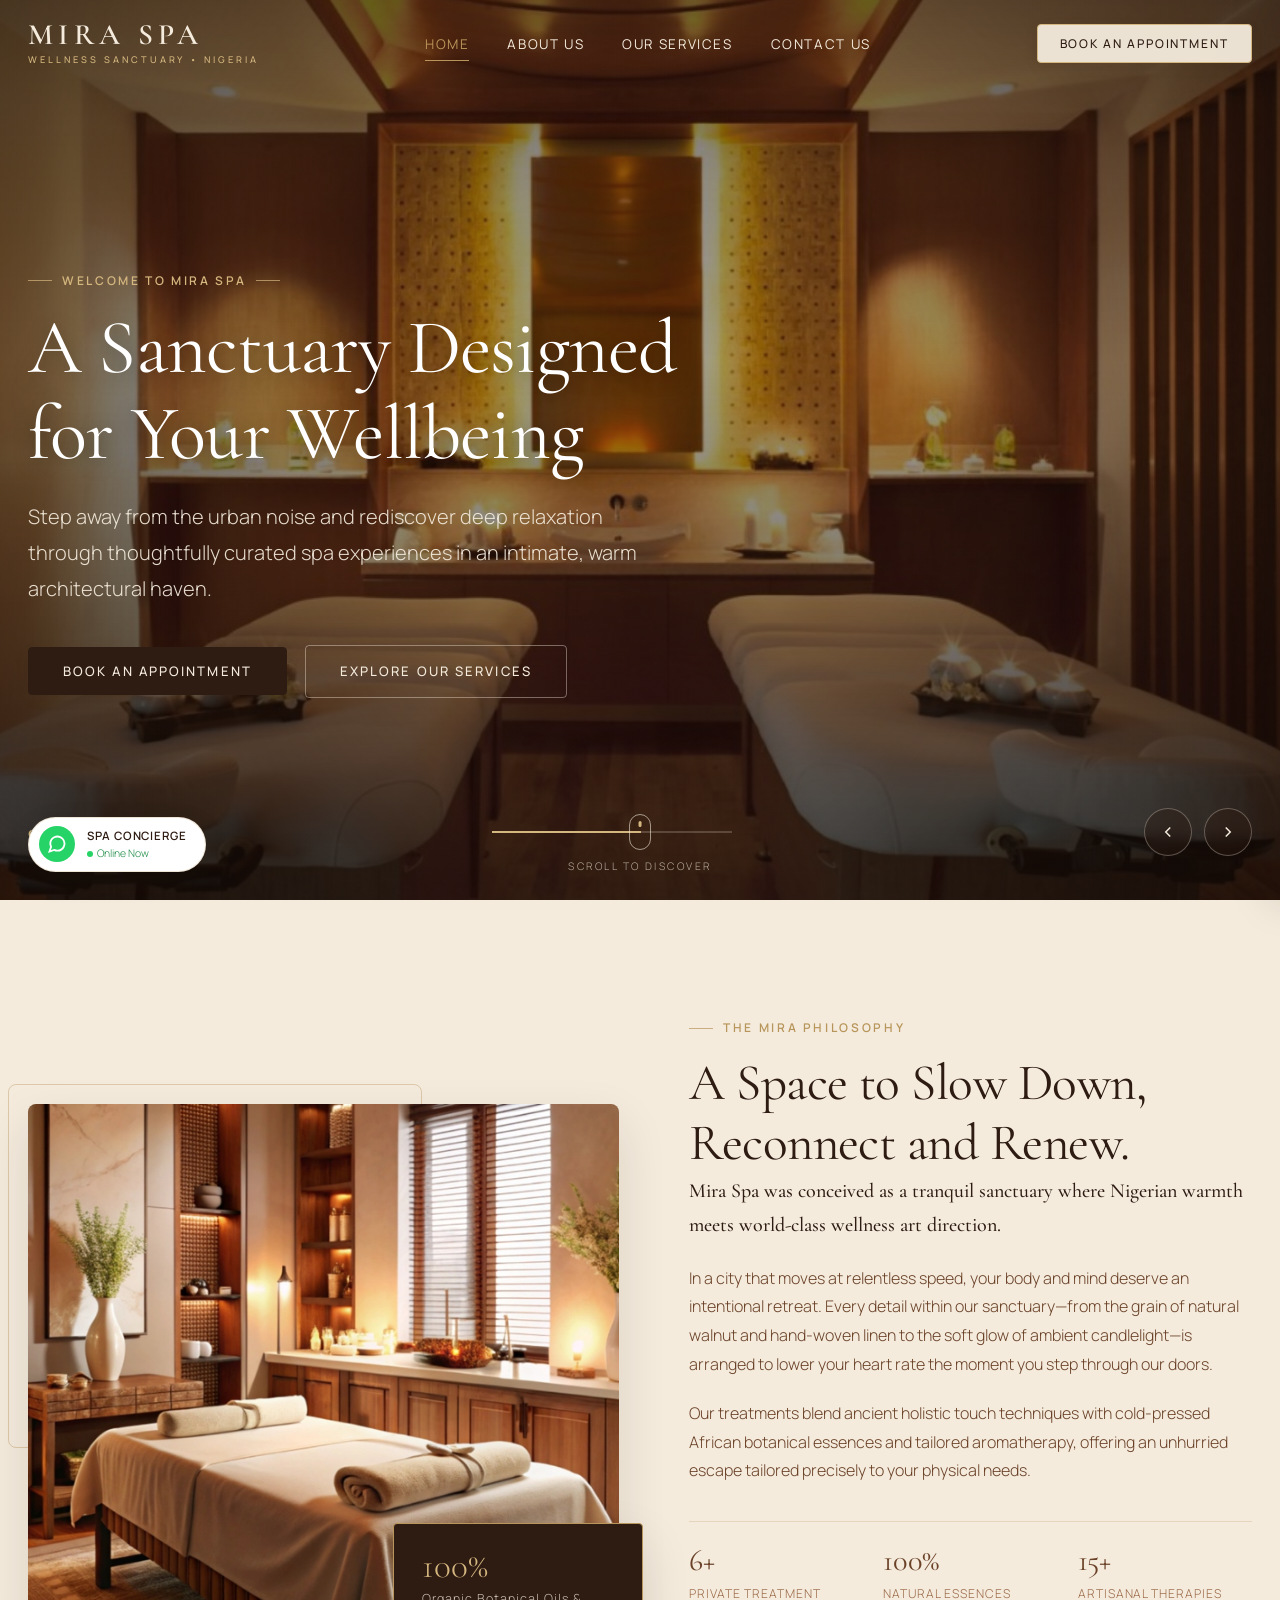
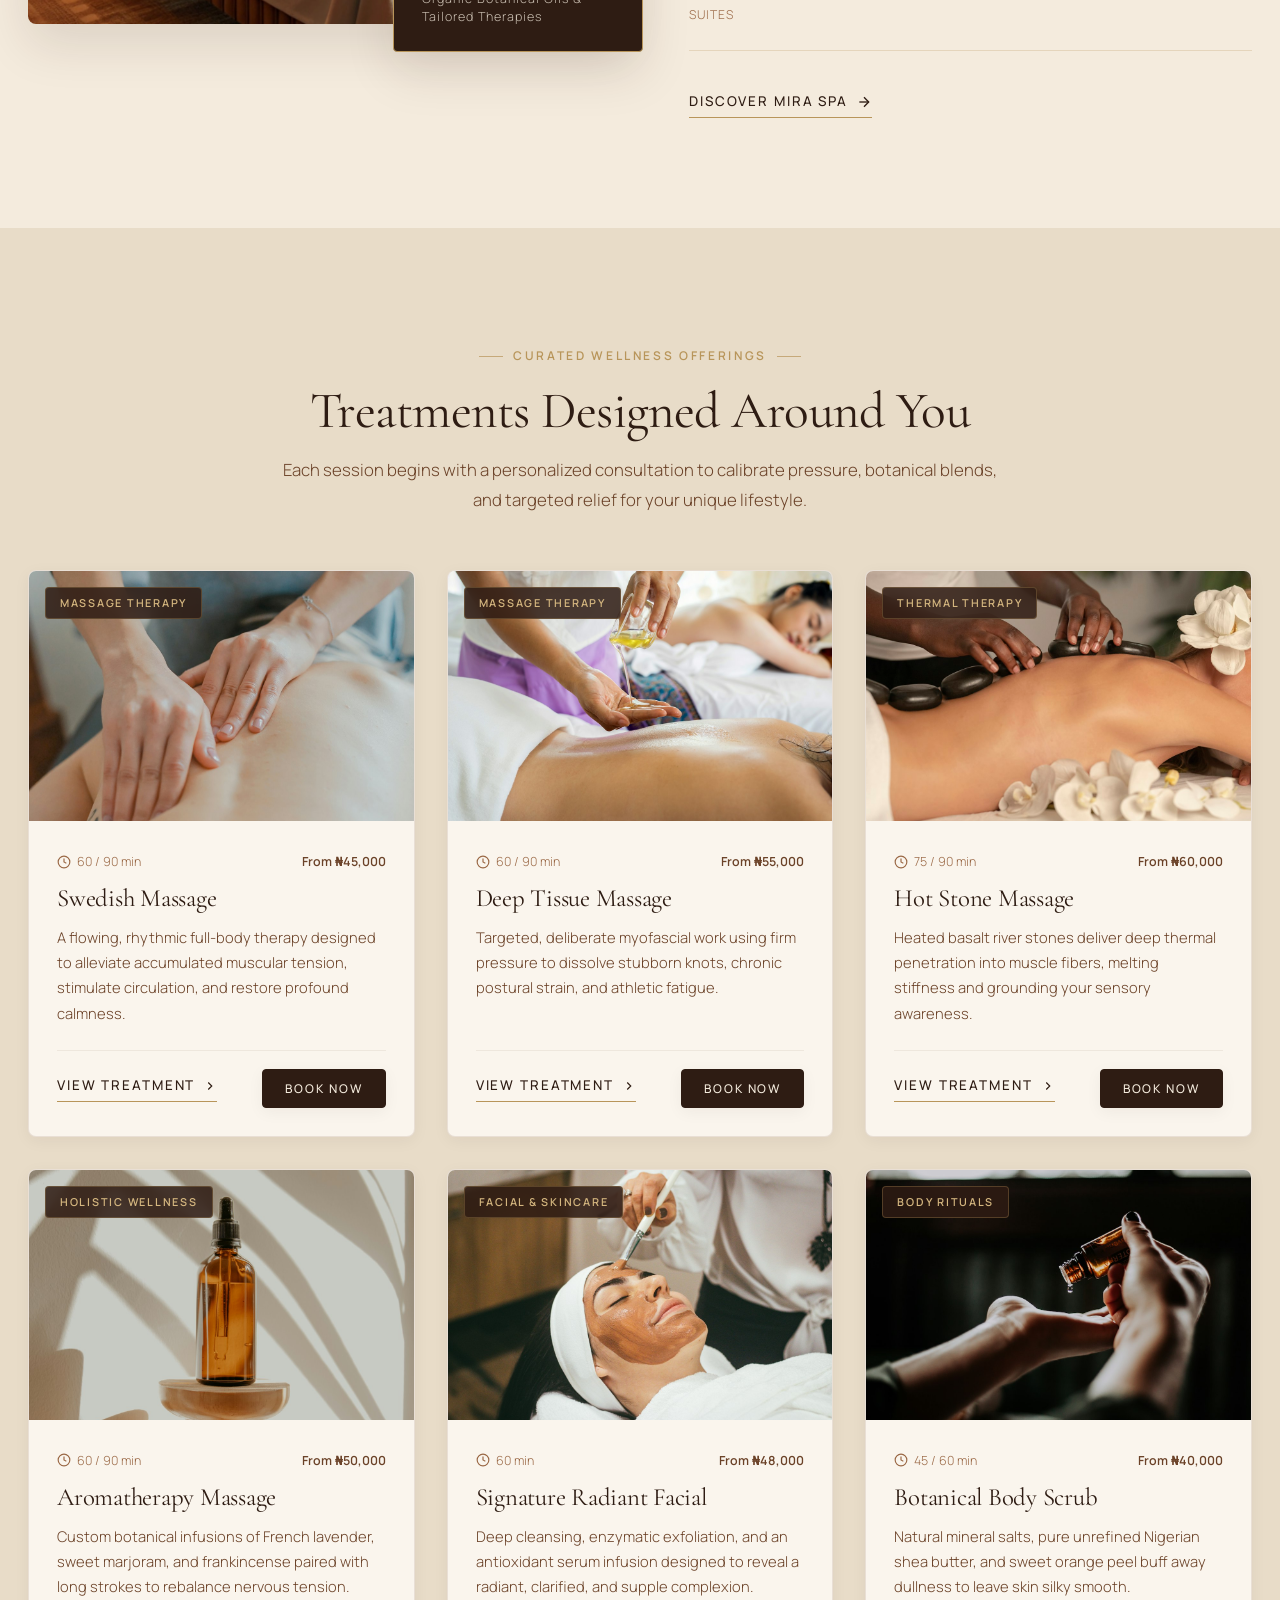
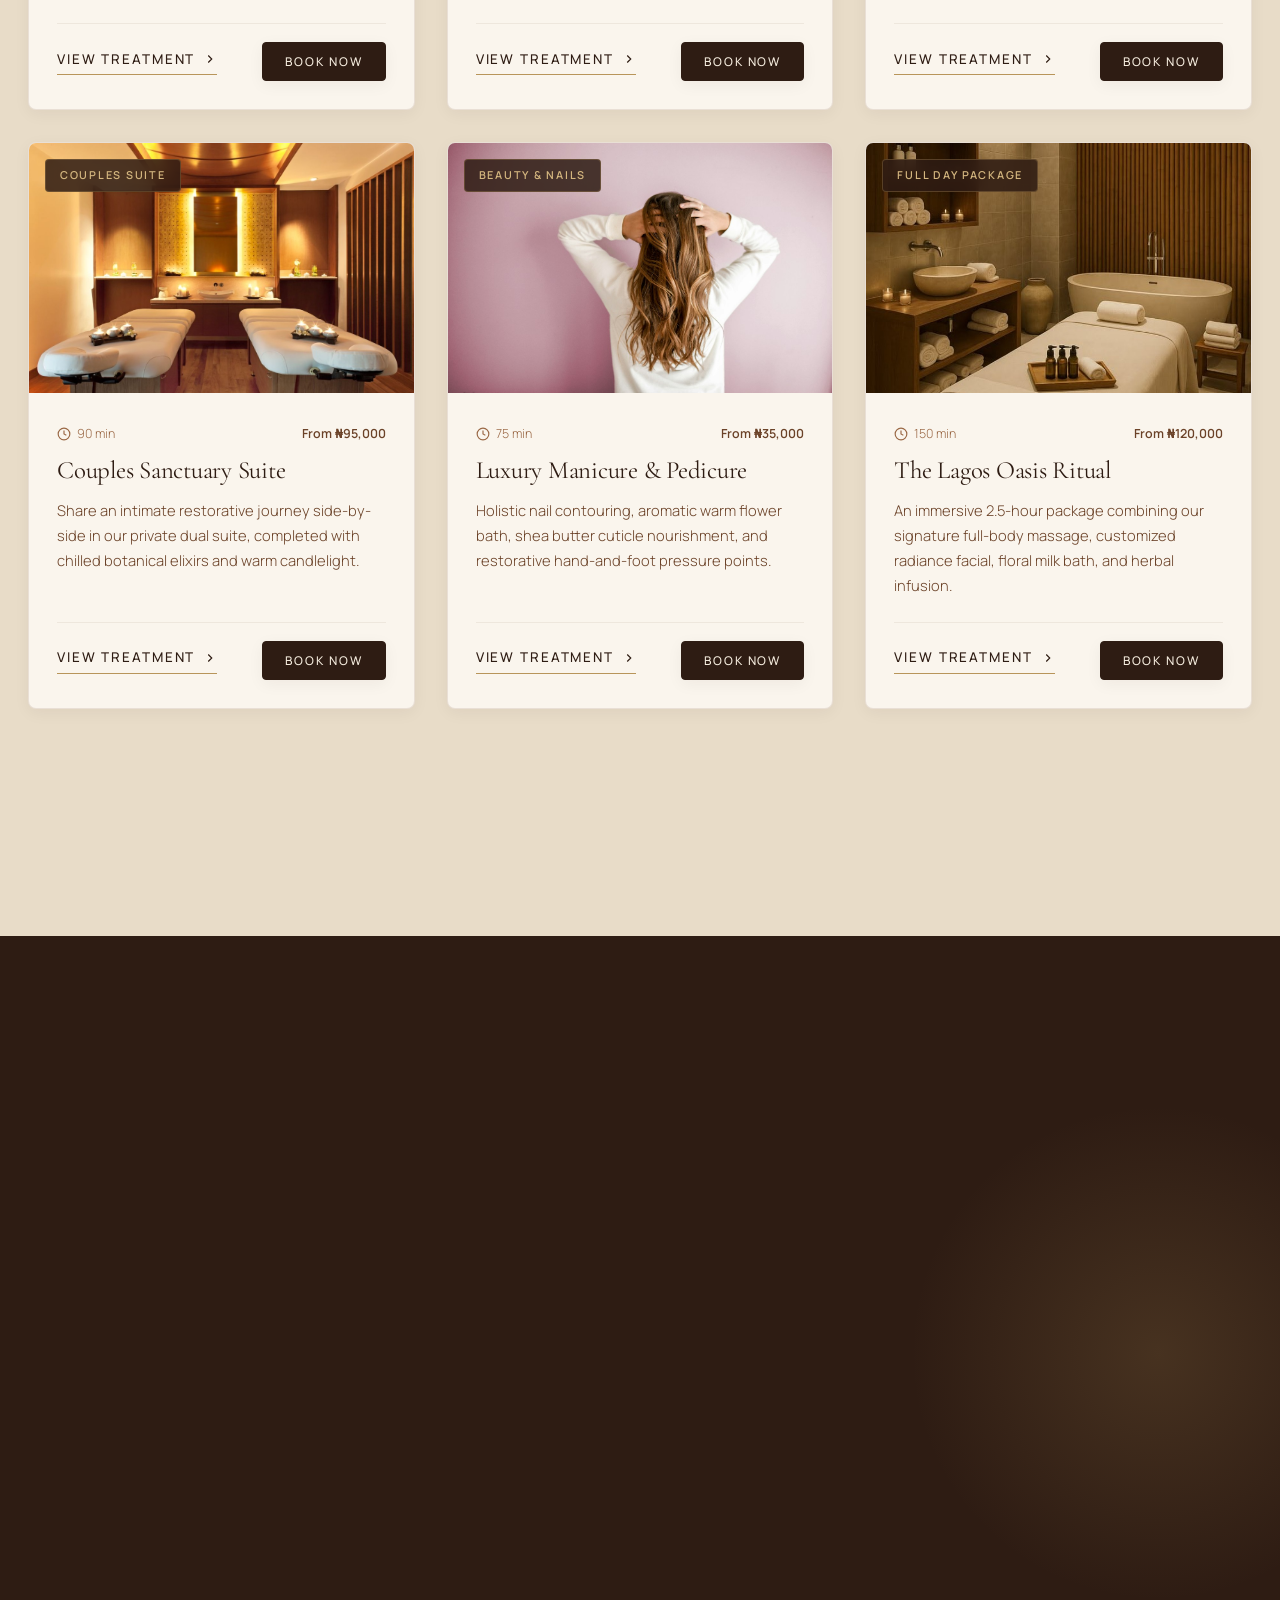
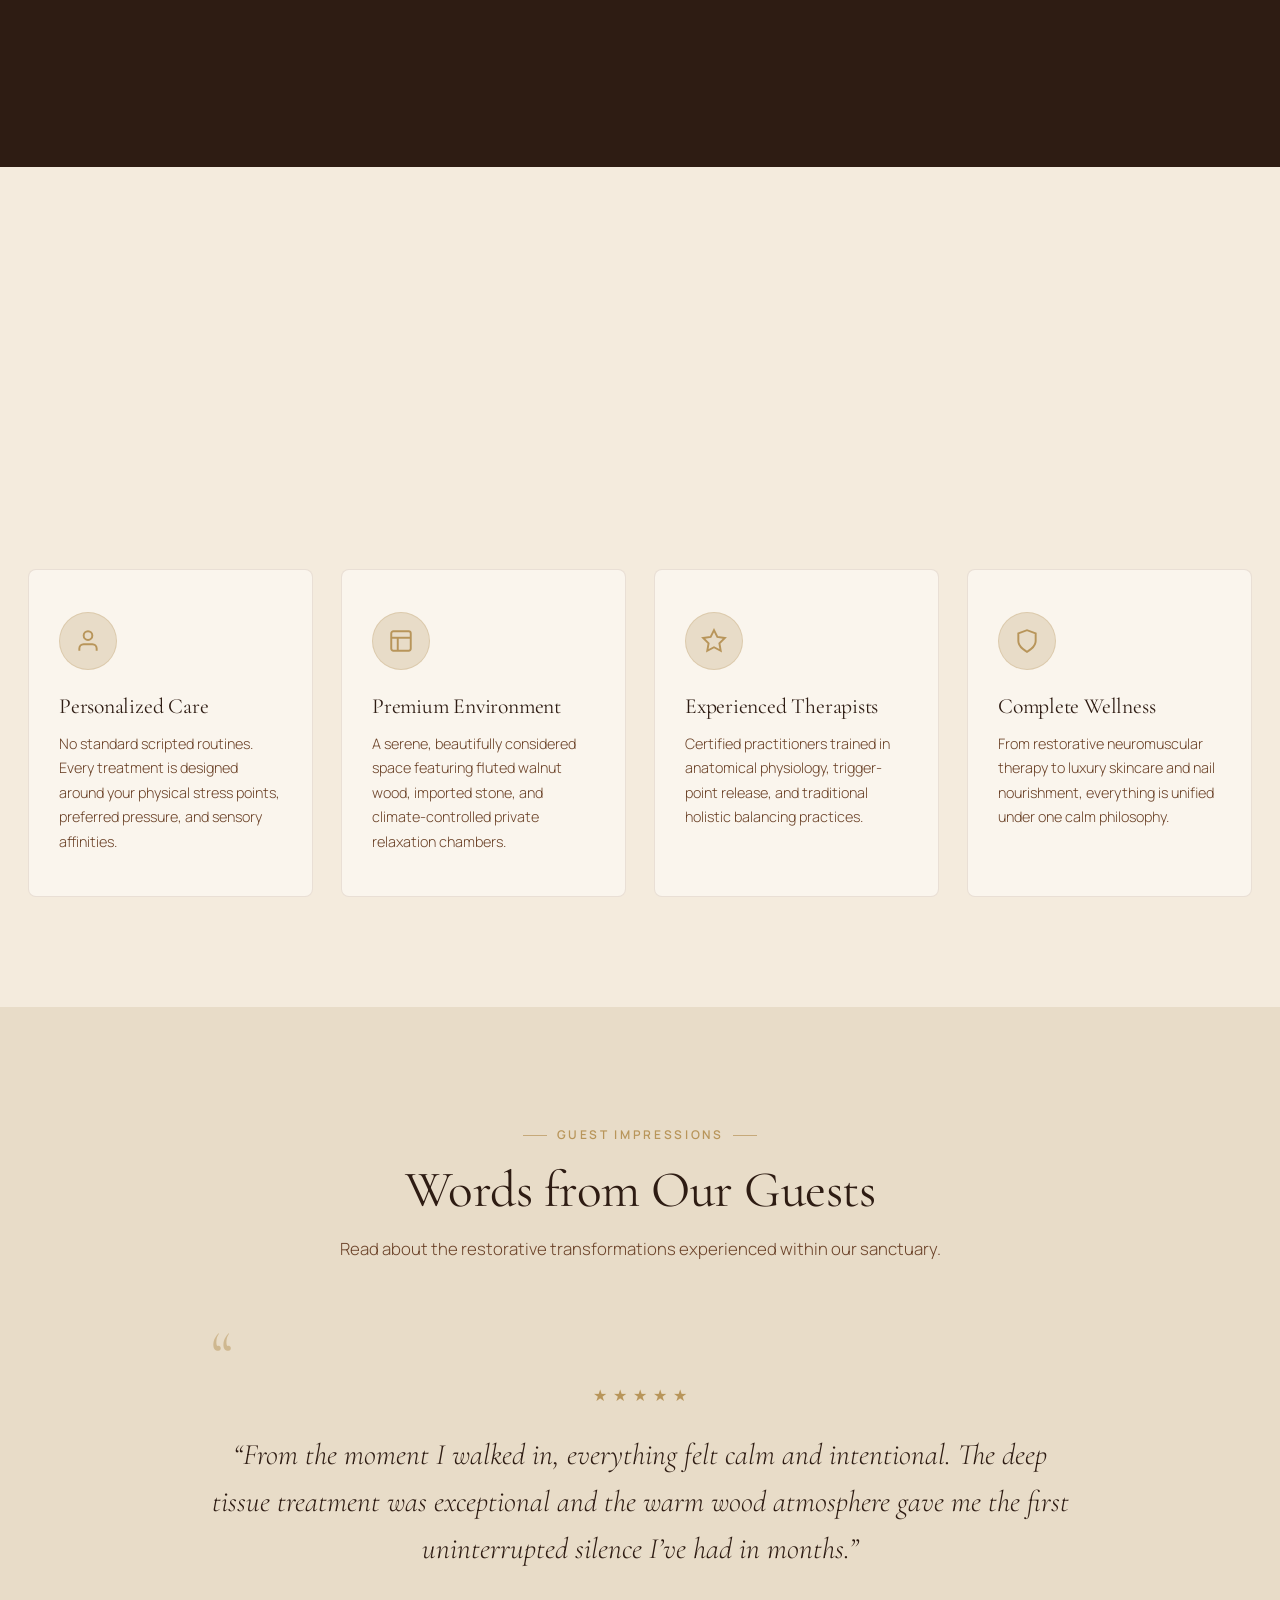
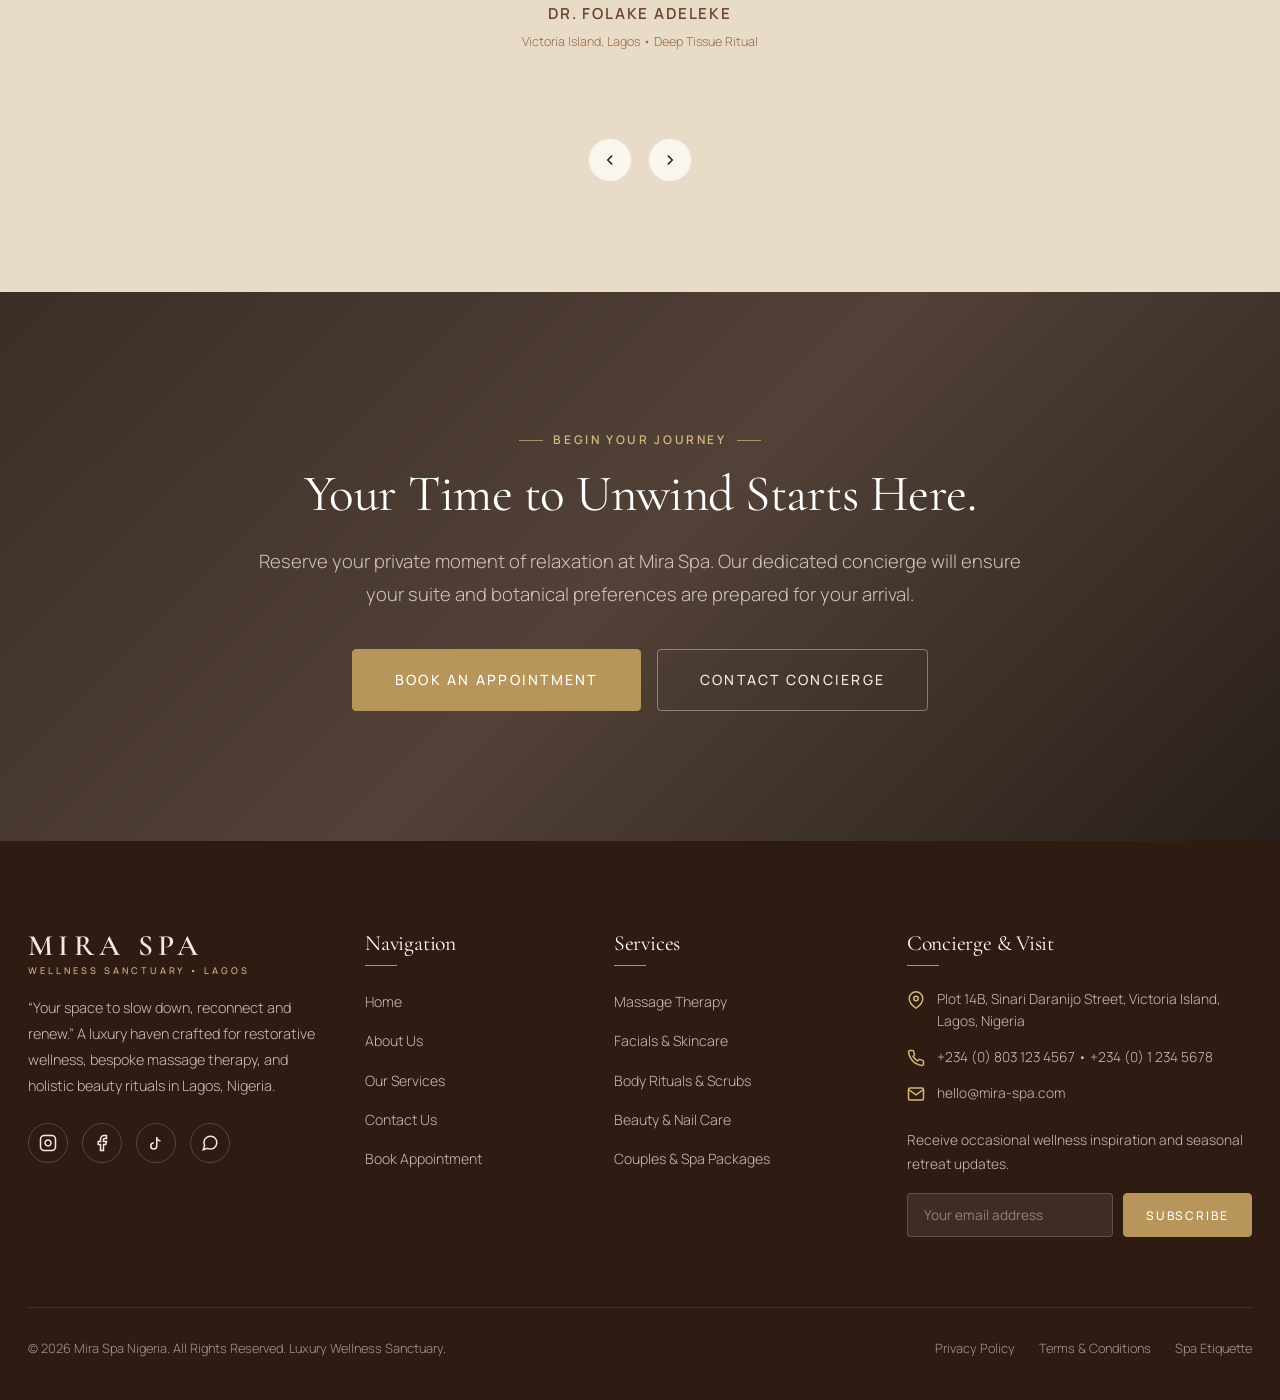
==== index.html @ 56665f9d "Initial commit: Complete luxury 4-page Mira Spa website" ====
<!DOCTYPE html>
<html lang="en">
<head>
  <meta charset="UTF-8">
  <meta name="viewport" content="width=device-width, initial-scale=1.0">
  <title>Mira Spa | Luxury Spa &amp; Wellness in Nigeria</title>
  <meta name="description" content="Discover Mira Spa, a premier wellness sanctuary in Lagos, Nigeria offering restorative massages, organic facials, sensory body treatments, and private luxury spa suites.">
  <meta name="keywords" content="Mira Spa, luxury spa Nigeria, massage Lagos, wellness center Lagos, hot stone massage, facials Victoria Island, Nigerian luxury spa">
  
  <!-- Open Graph / Social Meta -->
  <meta property="og:type" content="website">
  <meta property="og:title" content="Mira Spa | Luxury Spa &amp; Wellness Sanctuary in Nigeria">
  <meta property="og:description" content="Step away from the urban noise and rediscover restorative wellness through tailored massage therapies, botanical facial treatments, and private suites.">
  <meta property="og:image" content="assets/images/hero-couples-suite.jpg">
  
  <!-- Favicon placeholder icon -->
  <link rel="icon" href="data:image/svg+xml,<svg xmlns='http://www.w3.org/2000/svg' viewBox='0 0 100 100'><text y='.9em' font-size='90' fill='%23B8955A'>✦</text></svg>">
  
  <!-- Core Design System CSS -->
  <link rel="stylesheet" href="assets/css/style.css">

  <!-- Schema.org JSON-LD Structured Data for Luxury Day Spa in Nigeria -->
  <script type="application/ld+json">
  {
    "@context": "https://schema.org",
    "@type": "DaySpa",
    "name": "Mira Spa",
    "description": "Premium luxury spa and wellness sanctuary offering bespoke massages, skincare rituals, and body renewal in Lagos, Nigeria.",
    "telephone": "+2348031234567",
    "email": "hello@mira-spa.com",
    "address": {
      "@type": "PostalAddress",
      "streetAddress": "Plot 14B, Sinari Daranijo Street",
      "addressLocality": "Victoria Island",
      "addressRegion": "Lagos",
      "addressCountry": "NG"
    },
    "openingHoursSpecification": [
      {
        "@type": "OpeningHoursSpecification",
        "dayOfWeek": ["Monday", "Tuesday", "Wednesday", "Thursday", "Friday", "Saturday"],
        "opens": "09:00",
        "closes": "20:00"
      },
      {
        "@type": "OpeningHoursSpecification",
        "dayOfWeek": ["Sunday"],
        "opens": "10:00",
        "closes": "18:00"
      }
    ],
    "priceRange": "₦₦₦"
  }
  </script>
</head>
<body>

  <!-- GLOBAL SITE HEADER -->
  <header class="site-header header-dark-hero" id="main-header">
    <div class="container container-wide">
      <div class="nav-container">
        <!-- Brand Wordmark -->
        <a href="index.html" class="brand-logo" aria-label="Mira Spa Home">
          <span class="brand-name">MIRA SPA</span>
          <span class="brand-tagline">WELLNESS SANCTUARY • NIGERIA</span>
        </a>

        <!-- Desktop Navigation Links -->
        <nav class="desktop-nav" aria-label="Main Navigation">
          <a href="index.html" class="nav-link active">Home</a>
          <a href="about.html" class="nav-link">About Us</a>
          <a href="services.html" class="nav-link">Our Services</a>
          <a href="contact.html" class="nav-link">Contact Us</a>
        </nav>

        <!-- Header Actions -->
        <div class="header-actions">
          <button type="button" class="btn btn-primary btn-sm btn-header-cta btn-book-trigger" data-service="General Experience">
            Book an Appointment
          </button>
          
          <!-- Mobile Hamburger Toggle -->
          <button type="button" class="mobile-toggle" aria-label="Toggle navigation menu" aria-expanded="false">
            <span class="hamburger-box">
              <span class="hamburger-inner"></span>
            </span>
          </button>
        </div>
      </div>
    </div>
  </header>

  <!-- MOBILE NAVIGATION DRAWER -->
  <div class="mobile-drawer" id="mobile-menu" aria-hidden="true">
    <div class="mobile-drawer-nav">
      <span class="eyebrow eyebrow-start">Sanctuary Menu</span>
      <a href="index.html" class="mobile-nav-link active">Home</a>
      <a href="about.html" class="mobile-nav-link">About Us</a>
      <a href="services.html" class="mobile-nav-link">Our Services</a>
      <a href="contact.html" class="mobile-nav-link">Contact Us</a>
    </div>

    <div class="mobile-drawer-footer">
      <div class="mobile-drawer-contact">
        <p><strong>Mira Spa Victoria Island</strong></p>
        <p>Plot 14B, Sinari Daranijo Street, VI, Lagos</p>
        <p>+234 (0) 803 123 4567 • Mon–Sat: 9am–8pm</p>
      </div>
      <button type="button" class="btn btn-primary btn-book-trigger" style="width: 100%;">
        Book an Appointment
      </button>
    </div>
  </div>

  <!-- MAIN CONTENT AREA -->
  <main id="main-content">

    <!-- ==========================================================================
         CINEMATIC REVOLUTION SLIDER-STYLE HERO
         ========================================================================== -->
    <section class="hero-slider-section" aria-label="Featured Experiences Slider">
      <div class="hero-slider-container">

        <!-- SLIDE 1 -->
        <div class="hero-slide active" role="group" aria-label="Slide 1 of 4">
          <div class="hero-slide-bg" style="background-image: url('assets/images/hero-couples-suite.jpg');"></div>
          <div class="hero-slide-overlay"></div>
          <div class="container container-wide hero-slide-content">
            <div class="hero-content-wrap">
              <span class="eyebrow eyebrow-light hero-eyebrow">Welcome to Mira Spa</span>
              <h1 class="hero-title">A Sanctuary Designed<br>for Your Wellbeing</h1>
              <p class="hero-desc">
                Step away from the urban noise and rediscover deep relaxation through thoughtfully curated spa experiences in an intimate, warm architectural haven.
              </p>
              <div class="hero-actions">
                <button type="button" class="btn btn-primary btn-book-trigger" data-service="Signature Sanctuary Ritual">
                  Book an Appointment
                </button>
                <a href="services.html" class="btn btn-ghost-light">
                  Explore Our Services
                </a>
              </div>
            </div>
          </div>
        </div>

        <!-- SLIDE 2 -->
        <div class="hero-slide" role="group" aria-label="Slide 2 of 4">
          <div class="hero-slide-bg" style="background-image: url('assets/images/hero-organic-sanctuary.jpg');"></div>
          <div class="hero-slide-overlay"></div>
          <div class="container container-wide hero-slide-content">
            <div class="hero-content-wrap">
              <span class="eyebrow eyebrow-light hero-eyebrow">Restore • Renew • Reconnect</span>
              <h2 class="hero-title">Where Relaxation<br>Becomes a Ritual</h2>
              <p class="hero-desc">
                Indulge in restorative treatments created to calm the body, refresh the mind and elevate your everyday wellbeing with organic botanicals.
              </p>
              <div class="hero-actions">
                <a href="services.html#massage-therapy" class="btn btn-primary">
                  Discover Our Treatments
                </a>
                <button type="button" class="btn btn-ghost-light btn-book-trigger" data-service="Ritual Therapy">
                  Reserve Your Suite
                </button>
              </div>
            </div>
          </div>
        </div>

        <!-- SLIDE 3 -->
        <div class="hero-slide" role="group" aria-label="Slide 3 of 4">
          <div class="hero-slide-bg" style="background-image: url('assets/images/hero-soaking-bath-suite.jpg');"></div>
          <div class="hero-slide-overlay"></div>
          <div class="container container-wide hero-slide-content">
            <div class="hero-content-wrap">
              <span class="eyebrow eyebrow-light hero-eyebrow">The Mira Experience</span>
              <h2 class="hero-title">Luxury, Serenity<br>&amp; Unhurried Moments</h2>
              <p class="hero-desc">
                Experience a warm, intimate environment where natural walnut finishes, candlelit baths, and dedicated therapists revolve entirely around your comfort.
              </p>
              <div class="hero-actions">
                <a href="about.html" class="btn btn-primary">
                  Visit Mira Spa
                </a>
                <button type="button" class="btn btn-ghost-light btn-book-trigger" data-service="Private Bath & Massage">
                  Book Bath &amp; Massage
                </button>
              </div>
            </div>
          </div>
        </div>

        <!-- SLIDE 4 -->
        <div class="hero-slide" role="group" aria-label="Slide 4 of 4">
          <div class="hero-slide-bg" style="background-image: url('assets/images/hero-aromatherapy-ritual.jpg');"></div>
          <div class="hero-slide-overlay"></div>
          <div class="container container-wide hero-slide-content">
            <div class="hero-content-wrap">
              <span class="eyebrow eyebrow-light hero-eyebrow">Your Time to Unwind</span>
              <h2 class="hero-title">Give Yourself<br>Permission to Pause</h2>
              <p class="hero-desc">
                From therapeutic deep tissue massages to rejuvenating botanical facial rituals, your tailored wellness journey begins here.
              </p>
              <div class="hero-actions">
                <button type="button" class="btn btn-primary btn-book-trigger" data-service="Botanical Facial & Massage">
                  Book Your Experience
                </button>
                <a href="services.html" class="btn btn-ghost-light">
                  View Full Menu
                </a>
              </div>
            </div>
          </div>
        </div>

      </div>

      <!-- Slider Bottom Controls -->
      <div class="hero-controls">
        <div class="container container-wide hero-controls-inner">
          <div class="hero-counter">
            <span class="hero-counter-current">01</span>
            <span class="hero-counter-total">04</span>
          </div>

          <div class="hero-progress-bar-wrap" aria-hidden="true">
            <div class="hero-progress-bar"></div>
          </div>

          <div class="hero-nav-arrows">
            <button type="button" class="hero-arrow hero-arrow-prev" aria-label="Previous Slide">
              <svg width="18" height="18" viewBox="0 0 24 24" fill="none" stroke="currentColor" stroke-width="2">
                <polyline points="15 18 9 12 15 6"></polyline>
              </svg>
            </button>
            <button type="button" class="hero-arrow hero-arrow-next" aria-label="Next Slide">
              <svg width="18" height="18" viewBox="0 0 24 24" fill="none" stroke="currentColor" stroke-width="2">
                <polyline points="9 18 15 12 9 6"></polyline>
              </svg>
            </button>
          </div>
        </div>
      </div>

      <!-- Subtle Mouse Scroll Down Indicator -->
      <a href="#introduction" class="hero-scroll-indicator" aria-label="Scroll down to introduction">
        <div class="scroll-mouse">
          <div class="scroll-wheel"></div>
        </div>
        <span>Scroll to Discover</span>
      </a>
    </section>

    <!-- ==========================================================================
         HOME INTRODUCTION / BRAND STORY
         ========================================================================== -->
    <section class="section-spacing" id="introduction">
      <div class="container">
        <div class="intro-grid">
          
          <!-- Image Composition with Badge -->
          <div class="intro-image-composition reveal-fade">
            <div class="intro-accent-frame"></div>
            <div class="intro-main-image">
              <img src="assets/images/hero-private-suite.jpg" alt="Mira Spa serene massage treatment room with warm cabinetry and soft lighting" loading="lazy">
            </div>
            <div class="intro-badge-card">
              <div class="badge-number">100%</div>
              <div class="badge-text">Organic Botanical Oils &amp; Tailored Therapies</div>
            </div>
          </div>

          <!-- Editorial Text Content -->
          <div class="intro-content reveal-fade">
            <span class="eyebrow eyebrow-start">The Mira Philosophy</span>
            <h2>A Space to Slow Down,<br>Reconnect and Renew.</h2>
            <p class="intro-lead">
              Mira Spa was conceived as a tranquil sanctuary where Nigerian warmth meets world-class wellness art direction.
            </p>
            <p>
              In a city that moves at relentless speed, your body and mind deserve an intentional retreat. Every detail within our sanctuary—from the grain of natural walnut and hand-woven linen to the soft glow of ambient candlelight—is arranged to lower your heart rate the moment you step through our doors.
            </p>
            <p>
              Our treatments blend ancient holistic touch techniques with cold-pressed African botanical essences and tailored aromatherapy, offering an unhurried escape tailored precisely to your physical needs.
            </p>

            <div class="intro-stats-row">
              <div class="stat-item">
                <h4>6+</h4>
                <p>Private Treatment Suites</p>
              </div>
              <div class="stat-item">
                <h4>100%</h4>
                <p>Natural Essences</p>
              </div>
              <div class="stat-item">
                <h4>15+</h4>
                <p>Artisanal Therapies</p>
              </div>
            </div>

            <div>
              <a href="about.html" class="btn-link">
                Discover Mira Spa
                <svg width="16" height="16" viewBox="0 0 24 24" fill="none" stroke="currentColor" stroke-width="2">
                  <line x1="5" y1="12" x2="19" y2="12"></line>
                  <polyline points="12 5 19 12 12 19"></polyline>
                </svg>
              </a>
            </div>
          </div>

        </div>
      </div>
    </section>

    <!-- ==========================================================================
         FEATURED SERVICES GRID
         ========================================================================== -->
    <section class="section-spacing services-section" id="featured-services">
      <div class="container">
        
        <div class="section-header reveal-fade">
          <span class="eyebrow">Curated Wellness Offerings</span>
          <h2>Treatments Designed Around You</h2>
          <p>
            Each session begins with a personalized consultation to calibrate pressure, botanical blends, and targeted relief for your unique lifestyle.
          </p>
        </div>

        <div class="services-grid">

          <!-- Card 1: Swedish Massage -->
          <article class="service-card reveal-fade">
            <div class="service-card-image">
              <img src="assets/images/service-swedish-massage.jpg" alt="Therapist providing gentle Swedish massage with botanical oils" loading="lazy">
              <span class="service-category-tag">Massage Therapy</span>
            </div>
            <div class="service-card-content">
              <div class="service-card-meta">
                <span class="service-duration">
                  <svg width="14" height="14" viewBox="0 0 24 24" fill="none" stroke="currentColor" stroke-width="2"><circle cx="12" cy="12" r="10"></circle><polyline points="12 6 12 12 16 14"></polyline></svg>
                  60 / 90 min
                </span>
                <span class="service-price-placeholder">From ₦45,000</span>
              </div>
              <h3 class="service-card-title">Swedish Massage</h3>
              <p class="service-card-desc">
                A flowing, rhythmic full-body therapy designed to alleviate accumulated muscular tension, stimulate circulation, and restore profound calmness.
              </p>
              <div class="service-card-footer">
                <a href="services.html#massage-therapy" class="btn-link">
                  View Treatment
                  <svg width="14" height="14" viewBox="0 0 24 24" fill="none" stroke="currentColor" stroke-width="2"><polyline points="9 18 15 12 9 6"></polyline></svg>
                </a>
                <button type="button" class="btn btn-sm btn-primary btn-book-trigger" data-service="Swedish Massage">
                  Book Now
                </button>
              </div>
            </div>
          </article>

          <!-- Card 2: Deep Tissue Massage -->
          <article class="service-card reveal-fade">
            <div class="service-card-image">
              <img src="assets/images/spa-therapist-touch.jpg" alt="Focused deep tissue therapeutic pressure on back" loading="lazy">
              <span class="service-category-tag">Massage Therapy</span>
            </div>
            <div class="service-card-content">
              <div class="service-card-meta">
                <span class="service-duration">
                  <svg width="14" height="14" viewBox="0 0 24 24" fill="none" stroke="currentColor" stroke-width="2"><circle cx="12" cy="12" r="10"></circle><polyline points="12 6 12 12 16 14"></polyline></svg>
                  60 / 90 min
                </span>
                <span class="service-price-placeholder">From ₦55,000</span>
              </div>
              <h3 class="service-card-title">Deep Tissue Massage</h3>
              <p class="service-card-desc">
                Targeted, deliberate myofascial work using firm pressure to dissolve stubborn knots, chronic postural strain, and athletic fatigue.
              </p>
              <div class="service-card-footer">
                <a href="services.html#massage-therapy" class="btn-link">
                  View Treatment
                  <svg width="14" height="14" viewBox="0 0 24 24" fill="none" stroke="currentColor" stroke-width="2"><polyline points="9 18 15 12 9 6"></polyline></svg>
                </a>
                <button type="button" class="btn btn-sm btn-primary btn-book-trigger" data-service="Deep Tissue Massage">
                  Book Now
                </button>
              </div>
            </div>
          </article>

          <!-- Card 3: Hot Stone Massage -->
          <article class="service-card reveal-fade">
            <div class="service-card-image">
              <img src="assets/images/service-hot-stone.jpg" alt="Smooth heated volcanic basalt stones positioned gently along spine" loading="lazy">
              <span class="service-category-tag">Thermal Therapy</span>
            </div>
            <div class="service-card-content">
              <div class="service-card-meta">
                <span class="service-duration">
                  <svg width="14" height="14" viewBox="0 0 24 24" fill="none" stroke="currentColor" stroke-width="2"><circle cx="12" cy="12" r="10"></circle><polyline points="12 6 12 12 16 14"></polyline></svg>
                  75 / 90 min
                </span>
                <span class="service-price-placeholder">From ₦60,000</span>
              </div>
              <h3 class="service-card-title">Hot Stone Massage</h3>
              <p class="service-card-desc">
                Heated basalt river stones deliver deep thermal penetration into muscle fibers, melting stiffness and grounding your sensory awareness.
              </p>
              <div class="service-card-footer">
                <a href="services.html#massage-therapy" class="btn-link">
                  View Treatment
                  <svg width="14" height="14" viewBox="0 0 24 24" fill="none" stroke="currentColor" stroke-width="2"><polyline points="9 18 15 12 9 6"></polyline></svg>
                </a>
                <button type="button" class="btn btn-sm btn-primary btn-book-trigger" data-service="Hot Stone Massage">
                  Book Now
                </button>
              </div>
            </div>
          </article>

          <!-- Card 4: Aromatherapy Massage -->
          <article class="service-card reveal-fade">
            <div class="service-card-image">
              <img src="assets/images/service-aromatherapy.jpg" alt="Cold pressed essential oils and amber glass droppers for aromatherapy" loading="lazy">
              <span class="service-category-tag">Holistic Wellness</span>
            </div>
            <div class="service-card-content">
              <div class="service-card-meta">
                <span class="service-duration">
                  <svg width="14" height="14" viewBox="0 0 24 24" fill="none" stroke="currentColor" stroke-width="2"><circle cx="12" cy="12" r="10"></circle><polyline points="12 6 12 12 16 14"></polyline></svg>
                  60 / 90 min
                </span>
                <span class="service-price-placeholder">From ₦50,000</span>
              </div>
              <h3 class="service-card-title">Aromatherapy Massage</h3>
              <p class="service-card-desc">
                Custom botanical infusions of French lavender, sweet marjoram, and frankincense paired with long strokes to rebalance nervous tension.
              </p>
              <div class="service-card-footer">
                <a href="services.html#massage-therapy" class="btn-link">
                  View Treatment
                  <svg width="14" height="14" viewBox="0 0 24 24" fill="none" stroke="currentColor" stroke-width="2"><polyline points="9 18 15 12 9 6"></polyline></svg>
                </a>
                <button type="button" class="btn btn-sm btn-primary btn-book-trigger" data-service="Aromatherapy Massage">
                  Book Now
                </button>
              </div>
            </div>
          </article>

          <!-- Card 5: Signature Facial Treatments -->
          <article class="service-card reveal-fade">
            <div class="service-card-image">
              <img src="assets/images/service-facial-care.jpg" alt="Botanical facial treatment with gentle pressure and organic mask" loading="lazy">
              <span class="service-category-tag">Facial &amp; Skincare</span>
            </div>
            <div class="service-card-content">
              <div class="service-card-meta">
                <span class="service-duration">
                  <svg width="14" height="14" viewBox="0 0 24 24" fill="none" stroke="currentColor" stroke-width="2"><circle cx="12" cy="12" r="10"></circle><polyline points="12 6 12 12 16 14"></polyline></svg>
                  60 min
                </span>
                <span class="service-price-placeholder">From ₦48,000</span>
              </div>
              <h3 class="service-card-title">Signature Radiant Facial</h3>
              <p class="service-card-desc">
                Deep cleansing, enzymatic exfoliation, and an antioxidant serum infusion designed to reveal a radiant, clarified, and supple complexion.
              </p>
              <div class="service-card-footer">
                <a href="services.html#facial-skincare" class="btn-link">
                  View Treatment
                  <svg width="14" height="14" viewBox="0 0 24 24" fill="none" stroke="currentColor" stroke-width="2"><polyline points="9 18 15 12 9 6"></polyline></svg>
                </a>
                <button type="button" class="btn btn-sm btn-primary btn-book-trigger" data-service="Signature Radiant Facial">
                  Book Now
                </button>
              </div>
            </div>
          </article>

          <!-- Card 6: Botanical Body Scrubs -->
          <article class="service-card reveal-fade">
            <div class="service-card-image">
              <img src="assets/images/service-body-scrub.jpg" alt="Natural raw cane sugar and shea butter exfoliating scrub" loading="lazy">
              <span class="service-category-tag">Body Rituals</span>
            </div>
            <div class="service-card-content">
              <div class="service-card-meta">
                <span class="service-duration">
                  <svg width="14" height="14" viewBox="0 0 24 24" fill="none" stroke="currentColor" stroke-width="2"><circle cx="12" cy="12" r="10"></circle><polyline points="12 6 12 12 16 14"></polyline></svg>
                  45 / 60 min
                </span>
                <span class="service-price-placeholder">From ₦40,000</span>
              </div>
              <h3 class="service-card-title">Botanical Body Scrub</h3>
              <p class="service-card-desc">
                Natural mineral salts, pure unrefined Nigerian shea butter, and sweet orange peel buff away dullness to leave skin silky smooth.
              </p>
              <div class="service-card-footer">
                <a href="services.html#body-rituals" class="btn-link">
                  View Treatment
                  <svg width="14" height="14" viewBox="0 0 24 24" fill="none" stroke="currentColor" stroke-width="2"><polyline points="9 18 15 12 9 6"></polyline></svg>
                </a>
                <button type="button" class="btn btn-sm btn-primary btn-book-trigger" data-service="Botanical Body Scrub">
                  Book Now
                </button>
              </div>
            </div>
          </article>

          <!-- Card 7: Couples Massage Suite -->
          <article class="service-card reveal-fade">
            <div class="service-card-image">
              <img src="assets/images/hero-couples-suite.jpg" alt="Dual massage beds set up for private couples experience with candle glow" loading="lazy">
              <span class="service-category-tag">Couples Suite</span>
            </div>
            <div class="service-card-content">
              <div class="service-card-meta">
                <span class="service-duration">
                  <svg width="14" height="14" viewBox="0 0 24 24" fill="none" stroke="currentColor" stroke-width="2"><circle cx="12" cy="12" r="10"></circle><polyline points="12 6 12 12 16 14"></polyline></svg>
                  90 min
                </span>
                <span class="service-price-placeholder">From ₦95,000</span>
              </div>
              <h3 class="service-card-title">Couples Sanctuary Suite</h3>
              <p class="service-card-desc">
                Share an intimate restorative journey side-by-side in our private dual suite, completed with chilled botanical elixirs and warm candlelight.
              </p>
              <div class="service-card-footer">
                <a href="services.html#spa-experiences" class="btn-link">
                  View Treatment
                  <svg width="14" height="14" viewBox="0 0 24 24" fill="none" stroke="currentColor" stroke-width="2"><polyline points="9 18 15 12 9 6"></polyline></svg>
                </a>
                <button type="button" class="btn btn-sm btn-primary btn-book-trigger" data-service="Couples Sanctuary Suite">
                  Book Now
                </button>
              </div>
            </div>
          </article>

          <!-- Card 8: Manicure & Pedicure -->
          <article class="service-card reveal-fade">
            <div class="service-card-image">
              <img src="assets/images/service-nail-care.jpg" alt="Luxury hand and nail care ritual with botanical petal soak" loading="lazy">
              <span class="service-category-tag">Beauty &amp; Nails</span>
            </div>
            <div class="service-card-content">
              <div class="service-card-meta">
                <span class="service-duration">
                  <svg width="14" height="14" viewBox="0 0 24 24" fill="none" stroke="currentColor" stroke-width="2"><circle cx="12" cy="12" r="10"></circle><polyline points="12 6 12 12 16 14"></polyline></svg>
                  75 min
                </span>
                <span class="service-price-placeholder">From ₦35,000</span>
              </div>
              <h3 class="service-card-title">Luxury Manicure &amp; Pedicure</h3>
              <p class="service-card-desc">
                Holistic nail contouring, aromatic warm flower bath, shea butter cuticle nourishment, and restorative hand-and-foot pressure points.
              </p>
              <div class="service-card-footer">
                <a href="services.html#beauty-nail-care" class="btn-link">
                  View Treatment
                  <svg width="14" height="14" viewBox="0 0 24 24" fill="none" stroke="currentColor" stroke-width="2"><polyline points="9 18 15 12 9 6"></polyline></svg>
                </a>
                <button type="button" class="btn btn-sm btn-primary btn-book-trigger" data-service="Luxury Manicure & Pedicure">
                  Book Now
                </button>
              </div>
            </div>
          </article>

          <!-- Card 9: Signature Spa Packages -->
          <article class="service-card reveal-fade">
            <div class="service-card-image">
              <img src="assets/images/hero-soaking-bath-suite.jpg" alt="Deep soaking tub, fluted wood walls, and tranquil linen bed for package ritual" loading="lazy">
              <span class="service-category-tag">Full Day Package</span>
            </div>
            <div class="service-card-content">
              <div class="service-card-meta">
                <span class="service-duration">
                  <svg width="14" height="14" viewBox="0 0 24 24" fill="none" stroke="currentColor" stroke-width="2"><circle cx="12" cy="12" r="10"></circle><polyline points="12 6 12 12 16 14"></polyline></svg>
                  150 min
                </span>
                <span class="service-price-placeholder">From ₦120,000</span>
              </div>
              <h3 class="service-card-title">The Lagos Oasis Ritual</h3>
              <p class="service-card-desc">
                An immersive 2.5-hour package combining our signature full-body massage, customized radiance facial, floral milk bath, and herbal infusion.
              </p>
              <div class="service-card-footer">
                <a href="services.html#spa-experiences" class="btn-link">
                  View Treatment
                  <svg width="14" height="14" viewBox="0 0 24 24" fill="none" stroke="currentColor" stroke-width="2"><polyline points="9 18 15 12 9 6"></polyline></svg>
                </a>
                <button type="button" class="btn btn-sm btn-primary btn-book-trigger" data-service="The Lagos Oasis Ritual">
                  Book Now
                </button>
              </div>
            </div>
          </article>

        </div>

        <div style="text-align: center; margin-top: 56px;" class="reveal-fade">
          <a href="services.html" class="btn btn-primary btn-lg">
            View All Services &amp; Packages
            <svg width="16" height="16" viewBox="0 0 24 24" fill="none" stroke="currentColor" stroke-width="2"><line x1="5" y1="12" x2="19" y2="12"></line><polyline points="12 5 19 12 12 19"></polyline></svg>
          </a>
        </div>

      </div>
    </section>

    <!-- ==========================================================================
         THE MIRA SPA EXPERIENCE
         ========================================================================== -->
    <section class="section-spacing experience-section" id="experience">
      <div class="experience-bg-glow"></div>
      <div class="container">
        <div class="experience-grid">
          
          <div class="experience-content reveal-fade">
            <span class="eyebrow eyebrow-light eyebrow-start">Sensory Architecture</span>
            <h2>More Than a Treatment.<br>A Moment for You.</h2>
            <p class="lead-text">
              We believe genuine rejuvenation requires addressing all five senses. From our acoustic isolation to the gentle warmth of cedarwood, every element has been thoughtfully orchestrated.
            </p>
            
            <div class="experience-pillars">
              <div class="pillar-item">
                <div class="pillar-icon">
                  <svg width="20" height="20" viewBox="0 0 24 24" fill="none" stroke="currentColor" stroke-width="2"><path d="M12 2.69l5.66 5.66a8 8 0 1 1-11.31 0z"></path></svg>
                </div>
                <div class="pillar-text">
                  <h4>Botanical Essence</h4>
                  <p>Rare cold-pressed plant extracts and Nigerian shea to soothe sensitive skin.</p>
                </div>
              </div>

              <div class="pillar-item">
                <div class="pillar-icon">
                  <svg width="20" height="20" viewBox="0 0 24 24" fill="none" stroke="currentColor" stroke-width="2"><circle cx="12" cy="12" r="5"></circle><line x1="12" y1="1" x2="12" y2="3"></line><line x1="12" y1="21" x2="12" y2="23"></line><line x1="4.22" y1="4.22" x2="5.64" y2="5.64"></line><line x1="18.36" y1="18.36" x2="19.78" y2="19.78"></line><line x1="1" y1="12" x2="3" y2="12"></line><line x1="21" y1="12" x2="23" y2="12"></line><line x1="4.22" y1="19.78" x2="5.64" y2="18.36"></line><line x1="18.36" y1="5.64" x2="19.78" y2="4.22"></line></svg>
                </div>
                <div class="pillar-text">
                  <h4>Circadian Glow</h4>
                  <p>Warm indirect lighting calibrated to trigger deep parasympathetic relaxation.</p>
                </div>
              </div>

              <div class="pillar-item">
                <div class="pillar-icon">
                  <svg width="20" height="20" viewBox="0 0 24 24" fill="none" stroke="currentColor" stroke-width="2"><path d="M9 18V5l12-2v13"></path><circle cx="6" cy="18" r="3"></circle><circle cx="18" cy="16" r="3"></circle></svg>
                </div>
                <div class="pillar-text">
                  <h4>Acoustic Peace</h4>
                  <p>Architecturally soundproofed private suites shielding you from outside noise.</p>
                </div>
              </div>

              <div class="pillar-item">
                <div class="pillar-icon">
                  <svg width="20" height="20" viewBox="0 0 24 24" fill="none" stroke="currentColor" stroke-width="2"><path d="M20.84 4.61a5.5 5.5 0 0 0-7.78 0L12 5.67l-1.06-1.06a5.5 5.5 0 0 0-7.78 7.78l1.06 1.06L12 21.23l7.78-7.78 1.06-1.06a5.5 5.5 0 0 0 0-7.78z"></path></svg>
                </div>
                <div class="pillar-text">
                  <h4>Individual Care</h4>
                  <p>Every stroke, towel temperature, and pressure level is tuned specifically to you.</p>
                </div>
              </div>
            </div>

            <div style="margin-top: 36px;">
              <button type="button" class="btn btn-gold btn-book-trigger" data-service="The Mira Signature Experience">
                Reserve Your Experience
              </button>
            </div>
          </div>

          <div class="experience-gallery-duo reveal-fade">
            <div class="exp-img-main">
              <img src="assets/images/hero-organic-sanctuary.jpg" alt="Artisan curved arches, massage therapist in action and indoor olive tree" loading="lazy">
            </div>
            <div class="exp-img-floating">
              <img src="assets/images/ritual-welcome-tea.jpg" alt="Ceramic welcome tea cup and herbal infusion ritual" loading="lazy">
            </div>
          </div>

        </div>
      </div>
    </section>

    <!-- ==========================================================================
         WHY CHOOSE MIRA SPA
         ========================================================================== -->
    <section class="section-spacing why-section" id="why-us">
      <div class="container">
        
        <div class="section-header reveal-fade">
          <span class="eyebrow">The Mira Standard</span>
          <h2>Why Discerning Guests Choose Mira</h2>
          <p>
            Our commitment to privacy, therapeutic integrity, and hospitality sets a new benchmark for luxury wellness in Nigeria.
          </p>
        </div>

        <div class="features-grid">

          <!-- Feature 1 -->
          <div class="feature-box reveal-fade">
            <div class="feature-icon-wrap">
              <svg width="26" height="26" viewBox="0 0 24 24" fill="none" stroke="currentColor" stroke-width="1.8">
                <path d="M20 21v-2a4 4 0 0 0-4-4H8a4 4 0 0 0-4 4v2"></path>
                <circle cx="12" cy="7" r="4"></circle>
              </svg>
            </div>
            <h3>Personalized Care</h3>
            <p>
              No standard scripted routines. Every treatment is designed around your physical stress points, preferred pressure, and sensory affinities.
            </p>
          </div>

          <!-- Feature 2 -->
          <div class="feature-box reveal-fade">
            <div class="feature-icon-wrap">
              <svg width="26" height="26" viewBox="0 0 24 24" fill="none" stroke="currentColor" stroke-width="1.8">
                <rect x="3" y="3" width="18" height="18" rx="2" ry="2"></rect>
                <line x1="3" y1="9" x2="21" y2="9"></line>
                <line x1="9" y1="21" x2="9" y2="9"></line>
              </svg>
            </div>
            <h3>Premium Environment</h3>
            <p>
              A serene, beautifully considered space featuring fluted walnut wood, imported stone, and climate-controlled private relaxation chambers.
            </p>
          </div>

          <!-- Feature 3 -->
          <div class="feature-box reveal-fade">
            <div class="feature-icon-wrap">
              <svg width="26" height="26" viewBox="0 0 24 24" fill="none" stroke="currentColor" stroke-width="1.8">
                <path d="M12 2l3.09 6.26L22 9.27l-5 4.87 1.18 6.88L12 17.77l-6.18 3.25L7 14.14 2 9.27l6.91-1.01L12 2z"></path>
              </svg>
            </div>
            <h3>Experienced Therapists</h3>
            <p>
              Certified practitioners trained in anatomical physiology, trigger-point release, and traditional holistic balancing practices.
            </p>
          </div>

          <!-- Feature 4 -->
          <div class="feature-box reveal-fade">
            <div class="feature-icon-wrap">
              <svg width="26" height="26" viewBox="0 0 24 24" fill="none" stroke="currentColor" stroke-width="1.8">
                <path d="M12 22s8-4 8-10V5l-8-3-8 3v7c0 6 8 10 8 10z"></path>
              </svg>
            </div>
            <h3>Complete Wellness</h3>
            <p>
              From restorative neuromuscular therapy to luxury skincare and nail nourishment, everything is unified under one calm philosophy.
            </p>
          </div>

        </div>

      </div>
    </section>

    <!-- ==========================================================================
         TESTIMONIALS SLIDER
         ========================================================================== -->
    <section class="section-spacing testimonials-section" id="testimonials">
      <div class="container">
        
        <div class="section-header reveal-fade">
          <span class="eyebrow">Guest Impressions</span>
          <h2>Words from Our Guests</h2>
          <p>Read about the restorative transformations experienced within our sanctuary.</p>
        </div>

        <div class="testimonial-slider-wrap reveal-fade">
          <div class="testimonial-quote-icon">“</div>
          
          <div class="testimonial-track">
            
            <!-- Review 1 -->
            <div class="testimonial-item active">
              <div class="testimonial-stars">
                <span>★</span><span>★</span><span>★</span><span>★</span><span>★</span>
              </div>
              <p class="testimonial-text">
                “From the moment I walked in, everything felt calm and intentional. The deep tissue treatment was exceptional and the warm wood atmosphere gave me the first uninterrupted silence I’ve had in months.”
              </p>
              <div class="testimonial-author">
                <span class="author-name">Dr. Folake Adeleke</span>
                <span class="author-badge">Victoria Island, Lagos • Deep Tissue Ritual</span>
              </div>
            </div>

            <!-- Review 2 -->
            <div class="testimonial-item">
              <div class="testimonial-stars">
                <span>★</span><span>★</span><span>★</span><span>★</span><span>★</span>
              </div>
              <p class="testimonial-text">
                “The Couples Sanctuary Suite is unmatched in Nigeria. The lighting, linen quality, and attentive service felt like a five-star private resort in Switzerland or Bali, right here in Ikoyi.”
              </p>
              <div class="testimonial-author">
                <span class="author-name">Tunde &amp; Stephanie O.</span>
                <span class="author-badge">Ikoyi, Lagos • Couples Sanctuary Experience</span>
              </div>
            </div>

            <!-- Review 3 -->
            <div class="testimonial-item">
              <div class="testimonial-stars">
                <span>★</span><span>★</span><span>★</span><span>★</span><span>★</span>
              </div>
              <p class="testimonial-text">
                “The signature facial rejuvenated my skin completely before my sister’s wedding. Their organic oils smell divine and the therapist was so knowledgeable about Nigerian climate care.”
              </p>
              <div class="testimonial-author">
                <span class="author-name">Amina Bello-Danbatta</span>
                <span class="author-badge">Lekki Phase 1, Lagos • Signature Radiant Facial</span>
              </div>
            </div>

          </div>

          <div class="testimonial-nav">
            <button type="button" class="test-btn test-prev" aria-label="Previous Testimonial">
              <svg width="18" height="18" viewBox="0 0 24 24" fill="none" stroke="currentColor" stroke-width="2"><polyline points="15 18 9 12 15 6"></polyline></svg>
            </button>
            <button type="button" class="test-btn test-next" aria-label="Next Testimonial">
              <svg width="18" height="18" viewBox="0 0 24 24" fill="none" stroke="currentColor" stroke-width="2"><polyline points="9 18 15 12 9 6"></polyline></svg>
            </button>
          </div>

        </div>

      </div>
    </section>

    <!-- ==========================================================================
         HOME BOOKING CTA BANNER
         ========================================================================== -->
    <section class="cta-banner-section" style="background-image: url('assets/images/hero-private-suite.jpg');">
      <div class="cta-banner-overlay"></div>
      <div class="container">
        <div class="cta-banner-content reveal-fade">
          <span class="eyebrow eyebrow-light">Begin Your Journey</span>
          <h2>Your Time to Unwind Starts Here.</h2>
          <p>
            Reserve your private moment of relaxation at Mira Spa. Our dedicated concierge will ensure your suite and botanical preferences are prepared for your arrival.
          </p>
          <div style="display: flex; gap: 16px; justify-content: center; flex-wrap: wrap;">
            <button type="button" class="btn btn-gold btn-lg btn-book-trigger" data-service="Full Day Oasis">
              Book an Appointment
            </button>
            <a href="contact.html" class="btn btn-ghost-light btn-lg">
              Contact Concierge
            </a>
          </div>
        </div>
      </div>
    </section>

  </main>

  <!-- ==========================================================================
       GLOBAL FOOTER
       ========================================================================== -->
  <footer class="site-footer">
    <div class="container">
      
      <div class="footer-top-grid">
        
        <!-- Brand & Description -->
        <div class="footer-brand-col">
          <a href="index.html" class="brand-logo" style="margin-bottom: 14px;">
            <span class="brand-name" style="color: var(--color-warm-ivory);">MIRA SPA</span>
            <span class="brand-tagline" style="color: var(--color-gold-light);">WELLNESS SANCTUARY • LAGOS</span>
          </a>
          <p>
            “Your space to slow down, reconnect and renew.” A luxury haven crafted for restorative wellness, bespoke massage therapy, and holistic beauty rituals in Lagos, Nigeria.
          </p>
          <div class="footer-social-row">
            <a href="https://instagram.com" target="_blank" rel="noopener" class="social-circle-link" aria-label="Instagram">
              <svg width="18" height="18" viewBox="0 0 24 24" fill="none" stroke="currentColor" stroke-width="2"><rect x="2" y="2" width="20" height="20" rx="5" ry="5"></rect><path d="M16 11.37A4 4 0 1 1 12.63 8 4 4 0 0 1 16 11.37z"></path><line x1="17.5" y1="6.5" x2="17.51" y2="6.5"></line></svg>
            </a>
            <a href="https://facebook.com" target="_blank" rel="noopener" class="social-circle-link" aria-label="Facebook">
              <svg width="18" height="18" viewBox="0 0 24 24" fill="none" stroke="currentColor" stroke-width="2"><path d="M18 2h-3a5 5 0 0 0-5 5v3H7v4h3v8h4v-8h3l1-4h-4V7a1 1 0 0 1 1-1h3z"></path></svg>
            </a>
            <a href="https://tiktok.com" target="_blank" rel="noopener" class="social-circle-link" aria-label="TikTok">
              <svg width="18" height="18" viewBox="0 0 24 24" fill="none" stroke="currentColor" stroke-width="2"><path d="M9 12a4 4 0 1 0 4 4V4a5 5 0 0 0 5 5"></path></svg>
            </a>
            <a href="https://wa.me/2348031234567" target="_blank" rel="noopener" class="social-circle-link" aria-label="WhatsApp">
              <svg width="18" height="18" viewBox="0 0 24 24" fill="none" stroke="currentColor" stroke-width="2"><path d="M21 11.5a8.38 8.38 0 0 1-.9 3.8 8.5 8.5 0 0 1-7.6 4.7 8.38 8.38 0 0 1-3.8-.9L3 21l1.9-5.7a8.38 8.38 0 0 1-.9-3.8 8.5 8.5 0 0 1 4.7-7.6 8.38 8.38 0 0 1 3.8-.9h.5a8.48 8.48 0 0 1 8 8v.5z"></path></svg>
            </a>
          </div>
        </div>

        <!-- Quick Links -->
        <div>
          <h4 class="footer-col-title">Navigation</h4>
          <ul class="footer-links">
            <li><a href="index.html">Home</a></li>
            <li><a href="about.html">About Us</a></li>
            <li><a href="services.html">Our Services</a></li>
            <li><a href="contact.html">Contact Us</a></li>
            <li><a href="contact.html#booking" class="btn-book-trigger">Book Appointment</a></li>
          </ul>
        </div>

        <!-- Treatment Directory -->
        <div>
          <h4 class="footer-col-title">Services</h4>
          <ul class="footer-links">
            <li><a href="services.html#massage-therapy">Massage Therapy</a></li>
            <li><a href="services.html#facial-skincare">Facials &amp; Skincare</a></li>
            <li><a href="services.html#body-rituals">Body Rituals &amp; Scrubs</a></li>
            <li><a href="services.html#beauty-nail-care">Beauty &amp; Nail Care</a></li>
            <li><a href="services.html#spa-experiences">Couples &amp; Spa Packages</a></li>
          </ul>
        </div>

        <!-- Contact & Newsletter -->
        <div>
          <h4 class="footer-col-title">Concierge &amp; Visit</h4>
          <div class="footer-contact-list">
            <div class="footer-contact-item">
              <svg width="18" height="18" viewBox="0 0 24 24" fill="none" stroke="currentColor" stroke-width="2"><path d="M21 10c0 7-9 13-9 13s-9-6-9-13a9 9 0 0 1 18 0z"></path><circle cx="12" cy="10" r="3"></circle></svg>
              <span>Plot 14B, Sinari Daranijo Street, Victoria Island, Lagos, Nigeria</span>
            </div>
            <div class="footer-contact-item">
              <svg width="18" height="18" viewBox="0 0 24 24" fill="none" stroke="currentColor" stroke-width="2"><path d="M22 16.92v3a2 2 0 0 1-2.18 2 19.79 19.79 0 0 1-8.63-3.07 19.5 19.5 0 0 1-6-6 19.79 19.79 0 0 1-3.07-8.67A2 2 0 0 1 4.11 2h3a2 2 0 0 1 2 1.72 12.84 12.84 0 0 0 .7 2.81 2 2 0 0 1-.45 2.11L8.09 9.91a16 16 0 0 0 6 6l1.27-1.27a2 2 0 0 1 2.11-.45 12.84 12.84 0 0 0 2.81.7A2 2 0 0 1 22 16.92z"></path></svg>
              <span>+234 (0) 803 123 4567 • +234 (0) 1 234 5678</span>
            </div>
            <div class="footer-contact-item">
              <svg width="18" height="18" viewBox="0 0 24 24" fill="none" stroke="currentColor" stroke-width="2"><path d="M4 4h16c1.1 0 2 .9 2 2v12c0 1.1-.9 2-2 2H4c-1.1 0-2-.9-2-2V6c0-1.1.9-2 2-2z"></path><polyline points="22,6 12,13 2,6"></polyline></svg>
              <span>hello@mira-spa.com</span>
            </div>
          </div>

          <div class="footer-newsletter-wrap" style="margin-top: 24px;">
            <p>Receive occasional wellness inspiration and seasonal retreat updates.</p>
            <form class="newsletter-form">
              <input type="email" class="newsletter-input" placeholder="Your email address" required aria-label="Email address for newsletter">
              <button type="submit" class="btn btn-gold btn-sm">Subscribe</button>
            </form>
          </div>
        </div>

      </div>

      <!-- Bottom Bar -->
      <div class="footer-bottom-bar">
        <div>
          &copy; 2026 Mira Spa Nigeria. All Rights Reserved. Luxury Wellness Sanctuary.
        </div>
        <div class="footer-legal-links">
          <a href="contact.html">Privacy Policy</a>
          <a href="contact.html">Terms &amp; Conditions</a>
          <a href="contact.html">Spa Etiquette</a>
        </div>
      </div>

    </div>
  </footer>

  <!-- ==========================================================================
       GLOBAL APPOINTMENT BOOKING MODAL
       ========================================================================== -->
  <div class="modal-backdrop" id="appointment-modal" aria-hidden="true" role="dialog" aria-modal="true" aria-labelledby="modal-title">
    <div class="modal-dialog">
      <button type="button" class="modal-close-btn modal-close-trigger" aria-label="Close booking modal">
        <svg width="20" height="20" viewBox="0 0 24 24" fill="none" stroke="currentColor" stroke-width="2"><line x1="18" y1="6" x2="6" y2="18"></line><line x1="6" y1="6" x2="18" y2="18"></line></svg>
      </button>

      <div class="form-panel-content">
        <!-- Booking Request Form -->
        <form class="appointment-request-form">
          <div class="form-header-box">
            <span class="eyebrow eyebrow-start">Private Reservation</span>
            <h3 id="modal-title">Request an Appointment</h3>
            <p>Select your desired treatment and preferred timing. Our concierge will confirm your suite promptly.</p>
          </div>

          <div class="form-row">
            <div class="form-group">
              <label class="form-label">Full Name <span class="required">*</span></label>
              <input type="text" name="full_name" class="form-control" placeholder="e.g. Chinelo Okonkwo" required>
            </div>
            <div class="form-group">
              <label class="form-label">Email Address <span class="required">*</span></label>
              <input type="email" name="email" class="form-control" placeholder="chinelo@example.com" required>
            </div>
          </div>

          <div class="form-row">
            <div class="form-group">
              <label class="form-label">Phone / WhatsApp <span class="required">*</span></label>
              <input type="tel" name="phone" class="form-control" placeholder="+234 803 000 0000" required>
            </div>
            <div class="form-group">
              <label class="form-label">Select Treatment <span class="required">*</span></label>
              <select name="service" class="form-control" required>
                <option value="">-- Choose a Treatment --</option>
                <optgroup label="Massage Therapy">
                  <option value="Swedish Massage">Swedish Massage (60/90 min • From ₦45,000)</option>
                  <option value="Deep Tissue Massage">Deep Tissue Massage (60/90 min • From ₦55,000)</option>
                  <option value="Hot Stone Massage">Hot Stone Massage (75/90 min • From ₦60,000)</option>
                  <option value="Aromatherapy Massage">Aromatherapy Massage (60/90 min • From ₦50,000)</option>
                  <option value="Couples Sanctuary Suite">Couples Sanctuary Suite (90 min • From ₦95,000)</option>
                </optgroup>
                <optgroup label="Facial &amp; Skincare">
                  <option value="Signature Radiant Facial">Signature Radiant Facial (60 min • From ₦48,000)</option>
                  <option value="Deep Cleansing Herbal Facial">Deep Cleansing Herbal Facial (60 min • From ₦45,000)</option>
                  <option value="Hydrating Botanical Facial">Hydrating Botanical Facial (60 min • From ₦50,000)</option>
                  <option value="Anti-Aging Collagen Facial">Anti-Aging Collagen Facial (75 min • From ₦65,000)</option>
                </optgroup>
                <optgroup label="Body Rituals &amp; Packages">
                  <option value="Botanical Body Scrub">Botanical Body Scrub (45 min • From ₦40,000)</option>
                  <option value="Nourishing Body Wrap">Nourishing Body Wrap (60 min • From ₦50,000)</option>
                  <option value="Luxury Manicure &amp; Pedicure">Luxury Manicure &amp; Pedicure (75 min • From ₦35,000)</option>
                  <option value="The Lagos Oasis Ritual">The Lagos Oasis Ritual (150 min • From ₦120,000)</option>
                  <option value="Mira Signature 3-Hour Experience">Mira Signature 3-Hour Experience (180 min • From ₦160,000)</option>
                </optgroup>
              </select>
            </div>
          </div>

          <div class="form-row">
            <div class="form-group">
              <label class="form-label">Preferred Date <span class="required">*</span></label>
              <input type="date" name="date" class="form-control" required>
            </div>
            <div class="form-group">
              <label class="form-label">Preferred Time Slot <span class="required">*</span></label>
              <select name="time" class="form-control" required>
                <option value="Morning (9:00 AM – 12:00 PM)">Morning (9:00 AM – 12:00 PM)</option>
                <option value="Afternoon (12:00 PM – 4:00 PM)">Afternoon (12:00 PM – 4:00 PM)</option>
                <option value="Evening (4:00 PM – 8:00 PM)">Evening (4:00 PM – 8:00 PM)</option>
              </select>
            </div>
          </div>

          <div class="form-row">
            <div class="form-group">
              <label class="form-label">Number of Guests</label>
              <select name="guests" class="form-control">
                <option value="1 Guest">1 Guest</option>
                <option value="2 Guests (Couples Suite)">2 Guests (Couples Suite)</option>
                <option value="3+ Guests (Private Group / Bridal)">3+ Guests (Private Group / Bridal)</option>
              </select>
            </div>
            <div class="form-group">
              <label class="form-label">Therapist Preference</label>
              <select name="therapist" class="form-control">
                <option value="No Preference">No Preference (First Available)</option>
                <option value="Female Therapist">Female Therapist</option>
                <option value="Male Therapist">Male Therapist</option>
              </select>
            </div>
          </div>

          <div class="form-group">
            <label class="form-label">Special Requests / Health Notes</label>
            <textarea name="notes" class="form-control" placeholder="Please specify focus areas, allergies, pregnancy, or any custom arrangements you require..."></textarea>
          </div>

          <button type="submit" class="btn btn-primary btn-lg" style="width: 100%;">
            Request an Appointment
          </button>
          <p class="form-disclaimer">
            * Note: This sends a direct request to our reservation team. A concierge will reach out via call or WhatsApp within 2 hours to confirm your suite time and send pre-arrival notes.
          </p>
        </form>

        <!-- Success Confirmation State (shown upon request) -->
        <div class="booking-success-view">
          <div class="success-icon-wrap">
            <svg width="36" height="36" viewBox="0 0 24 24" fill="none" stroke="currentColor" stroke-width="2.5"><polyline points="20 6 9 17 4 12"></polyline></svg>
          </div>
          <span class="eyebrow">Reservation Request Received</span>
          <h3>We Look Forward to Welcoming You</h3>
          <p style="color: var(--text-secondary); margin-bottom: 20px;">
            Thank you, <strong class="summary-guest-name">Valued Guest</strong>. Your private wellness request has been logged in our concierge system.
          </p>

          <div class="booking-summary-card">
            <div class="summary-row">
              <span class="summary-label">Reference Number:</span>
              <span class="summary-value summary-ref-code">MIRA-782941</span>
            </div>
            <div class="summary-row">
              <span class="summary-label">Treatment:</span>
              <span class="summary-value summary-service-name">Swedish Massage</span>
            </div>
            <div class="summary-row">
              <span class="summary-label">Preferred Date &amp; Window:</span>
              <span class="summary-value summary-date-time">Today • Morning</span>
            </div>
            <div class="summary-row">
              <span class="summary-label">Contact Registered:</span>
              <span class="summary-value summary-phone">+234 ...</span>
            </div>
            <div class="summary-row">
              <span class="summary-label">Location:</span>
              <span class="summary-value">Victoria Island Sanctuary, Lagos</span>
            </div>
          </div>

          <p style="font-size: 0.85rem; color: var(--text-muted); margin-bottom: 24px;">
            Our spa concierge will contact you via phone or WhatsApp shortly to confirm your therapist and answer any questions.
          </p>

          <button type="button" class="btn btn-primary modal-close-trigger">
            Close &amp; Return to Site
          </button>
        </div>
      </div>
    </div>
  </div>

  <!-- FLOATING WHATSAPP CONCIERGE BUTTON -->
  <a href="https://wa.me/2348031234567?text=Hello%20Mira%20Spa,%20I%20would%20like%20to%20inquire%20about%20booking%20a%20treatment." target="_blank" rel="noopener" class="floating-whatsapp" aria-label="Chat with Mira Spa Concierge on WhatsApp">
    <div class="whatsapp-icon-circle">
      <svg width="20" height="20" viewBox="0 0 24 24" fill="none" stroke="currentColor" stroke-width="2.2"><path d="M21 11.5a8.38 8.38 0 0 1-.9 3.8 8.5 8.5 0 0 1-7.6 4.7 8.38 8.38 0 0 1-3.8-.9L3 21l1.9-5.7a8.38 8.38 0 0 1-.9-3.8 8.5 8.5 0 0 1 4.7-7.6 8.38 8.38 0 0 1 3.8-.9h.5a8.48 8.48 0 0 1 8 8v.5z"></path></svg>
    </div>
    <div class="whatsapp-text-block">
      <span class="whatsapp-title">Spa Concierge</span>
      <span class="whatsapp-status">Online Now</span>
    </div>
  </a>

  <!-- Core JavaScript -->
  <script src="assets/js/main.js"></script>
</body>
</html>
---- assets/css/style.css ----
/* ==========================================================================
   MIRA SPA — LUXURY WELLNESS DESIGN SYSTEM
   Visual Palette: Warm Ivory, Soft Cream, Warm Beige, Natural Walnut,
                   Deep Espresso, Caramel Brown, Muted Gold, Warm White
   ========================================================================== */

@import url('https://fonts.googleapis.com/css2?family=Cormorant+Garamond:ital,wght@0,300;0,400;0,500;0,600;0,700;1,400;1,600&family=Manrope:wght@200;300;400;500;600;700&family=Playfair+Display:ital,wght@0,400;0,500;0,600;0,700;1,400&display=swap');

/* --- CSS Variables & Design Tokens --- */
:root {
  /* Brand Palette */
  --color-warm-ivory: #F4EBDD;
  --color-soft-cream: #E8DCC8;
  --color-warm-beige: #D6C2A5;
  --color-natural-walnut: #6B4228;
  --color-deep-espresso: #2E1C13;
  --color-caramel-brown: #9A6845;
  --color-muted-gold: #B8955A;
  --color-gold-light: #D4B67F;
  --color-gold-subtle: rgba(184, 149, 90, 0.22);
  --color-warm-white: #FBF8F2;
  --color-sand: #E3D3BD;

  /* Functional Roles */
  --bg-primary: var(--color-warm-ivory);
  --bg-secondary: var(--color-soft-cream);
  --bg-card: #FAF5ED;
  --bg-card-hover: #FFFFFF;
  --bg-dark: var(--color-deep-espresso);
  --bg-dark-accent: #23150D;
  --bg-surface-glass: rgba(244, 235, 221, 0.92);
  --bg-header-glass: rgba(251, 248, 242, 0.94);

  --text-primary: var(--color-deep-espresso);
  --text-secondary: var(--color-natural-walnut);
  --text-muted: var(--color-caramel-brown);
  --text-on-dark: var(--color-warm-ivory);
  --text-on-dark-subtle: rgba(244, 235, 221, 0.78);
  --text-gold: var(--color-muted-gold);

  --border-subtle: rgba(184, 149, 90, 0.25);
  --border-card: rgba(107, 66, 40, 0.12);
  --border-dark: rgba(244, 235, 221, 0.15);

  /* Shadows */
  --shadow-sm: 0 4px 16px rgba(46, 28, 19, 0.05);
  --shadow-md: 0 10px 30px rgba(46, 28, 19, 0.08);
  --shadow-lg: 0 20px 50px rgba(46, 28, 19, 0.12);
  --shadow-card-hover: 0 18px 40px rgba(46, 28, 19, 0.14);
  --shadow-gold: 0 8px 30px rgba(184, 149, 90, 0.28);

  /* Typography */
  --font-serif: 'Cormorant Garamond', Georgia, 'Times New Roman', serif;
  --font-display: 'Playfair Display', Georgia, serif;
  --font-sans: 'Manrope', -apple-system, BlinkMacSystemFont, 'Segoe UI', Roboto, sans-serif;

  /* Spacing & Transitions */
  --radius-sm: 4px;
  --radius-md: 8px;
  --radius-lg: 16px;
  --radius-pill: 40px;
  --transition-fast: 0.2s cubic-bezier(0.25, 0.46, 0.45, 0.94);
  --transition-smooth: 0.4s cubic-bezier(0.16, 1, 0.3, 1);
  --transition-slow: 0.8s cubic-bezier(0.16, 1, 0.3, 1);
  --header-height: 88px;
}

/* --- Global Reset & Base Styles --- */
*, *::before, *::after {
  box-sizing: border-box;
  margin: 0;
  padding: 0;
}

html {
  font-size: 16px;
  scroll-behavior: smooth;
  -webkit-text-size-adjust: 100%;
}

body {
  font-family: var(--font-sans);
  background-color: var(--bg-primary);
  color: var(--text-primary);
  line-height: 1.7;
  font-weight: 300;
  overflow-x: hidden;
  -webkit-font-smoothing: antialiased;
  -moz-osx-font-smoothing: grayscale;
}

img, video {
  max-width: 100%;
  height: auto;
  display: block;
}

a {
  color: inherit;
  text-decoration: none;
  transition: color var(--transition-fast), border-color var(--transition-fast);
}

button, input, select, textarea {
  font-family: inherit;
  font-size: inherit;
  color: inherit;
  outline: none;
  border: none;
  background: none;
}

button {
  cursor: pointer;
}

ul, ol {
  list-style: none;
}

/* --- Container & Layout --- */
.container {
  width: 100%;
  max-width: 1320px;
  margin-left: auto;
  margin-right: auto;
  padding-left: 28px;
  padding-right: 28px;
}

.container-narrow {
  max-width: 960px;
}

.container-wide {
  max-width: 1480px;
}

.section-spacing {
  padding-top: 110px;
  padding-bottom: 110px;
}

.section-spacing-sm {
  padding-top: 70px;
  padding-bottom: 70px;
}

/* --- Typography Utilities --- */
.font-serif {
  font-family: var(--font-serif);
}

.font-display {
  font-family: var(--font-display);
}

.font-sans {
  font-family: var(--font-sans);
}

.eyebrow {
  display: inline-flex;
  align-items: center;
  gap: 10px;
  font-family: var(--font-sans);
  font-size: 0.75rem;
  font-weight: 600;
  letter-spacing: 0.22em;
  text-transform: uppercase;
  color: var(--color-muted-gold);
  margin-bottom: 14px;
}

.eyebrow::before,
.eyebrow::after {
  content: '';
  display: inline-block;
  width: 24px;
  height: 1px;
  background: var(--color-muted-gold);
  opacity: 0.7;
}

.eyebrow.eyebrow-start::after {
  display: none;
}

.eyebrow.eyebrow-light {
  color: var(--color-gold-light);
}
.eyebrow.eyebrow-light::before,
.eyebrow.eyebrow-light::after {
  background: var(--color-gold-light);
}

h1, h2, h3, h4, h5, h6 {
  font-family: var(--font-serif);
  font-weight: 400;
  line-height: 1.18;
  color: var(--text-primary);
  letter-spacing: -0.01em;
}

h1 {
  font-size: clamp(2.6rem, 5.5vw, 4.2rem);
}

h2 {
  font-size: clamp(2.1rem, 4vw, 3.4rem);
}

h3 {
  font-size: clamp(1.5rem, 2.8vw, 2.2rem);
}

h4 {
  font-size: 1.35rem;
}

.section-header {
  text-align: center;
  max-width: 720px;
  margin: 0 auto 56px auto;
}

.section-header.text-left {
  text-align: left;
  margin-left: 0;
}

.section-header p {
  color: var(--text-secondary);
  font-size: 1.05rem;
  margin-top: 14px;
  line-height: 1.75;
}

.lead-text {
  font-size: 1.15rem;
  line-height: 1.8;
  color: var(--text-secondary);
  font-weight: 300;
}

/* --- Buttons --- */
.btn {
  display: inline-flex;
  align-items: center;
  justify-content: center;
  gap: 12px;
  padding: 14px 34px;
  font-family: var(--font-sans);
  font-size: 0.82rem;
  font-weight: 500;
  letter-spacing: 0.16em;
  text-transform: uppercase;
  border-radius: var(--radius-sm);
  transition: all var(--transition-smooth);
  position: relative;
  overflow: hidden;
  text-align: center;
  white-space: nowrap;
}

.btn-primary {
  background-color: var(--color-deep-espresso);
  color: var(--color-warm-ivory);
  border: 1px solid var(--color-deep-espresso);
  box-shadow: var(--shadow-sm);
}

.btn-primary:hover {
  background-color: #1a0f0a;
  border-color: var(--color-muted-gold);
  color: #FFFFFF;
  box-shadow: var(--shadow-gold);
  transform: translateY(-2px);
}

.btn-secondary {
  background-color: transparent;
  color: var(--color-deep-espresso);
  border: 1px solid rgba(107, 66, 40, 0.4);
}

.btn-secondary:hover {
  background-color: var(--color-soft-cream);
  border-color: var(--color-deep-espresso);
  color: var(--color-deep-espresso);
  transform: translateY(-2px);
}

.btn-gold {
  background-color: var(--color-muted-gold);
  color: #FFFFFF;
  border: 1px solid var(--color-muted-gold);
}

.btn-gold:hover {
  background-color: #A38047;
  border-color: #A38047;
  box-shadow: var(--shadow-gold);
  transform: translateY(-2px);
}

.btn-white {
  background-color: #FFFFFF;
  color: var(--color-deep-espresso);
  border: 1px solid #FFFFFF;
}

.btn-white:hover {
  background-color: var(--color-warm-ivory);
  color: var(--color-deep-espresso);
  transform: translateY(-2px);
}

.btn-ghost-light {
  background: transparent;
  color: var(--color-warm-ivory);
  border: 1px solid rgba(244, 235, 221, 0.4);
}

.btn-ghost-light:hover {
  background: rgba(244, 235, 221, 0.15);
  border-color: var(--color-warm-ivory);
  color: #FFFFFF;
  transform: translateY(-2px);
}

.btn-sm {
  padding: 10px 22px;
  font-size: 0.75rem;
}

.btn-lg {
  padding: 18px 42px;
  font-size: 0.88rem;
}

.btn-link {
  display: inline-flex;
  align-items: center;
  gap: 8px;
  font-size: 0.84rem;
  letter-spacing: 0.14em;
  text-transform: uppercase;
  font-weight: 500;
  color: var(--color-deep-espresso);
  padding-bottom: 4px;
  border-bottom: 1px solid var(--color-muted-gold);
  transition: all var(--transition-fast);
}

.btn-link:hover {
  color: var(--color-muted-gold);
  gap: 12px;
  border-color: var(--color-deep-espresso);
}

.btn-link svg {
  transition: transform var(--transition-fast);
}

.btn-link:hover svg {
  transform: translateX(4px);
}

/* --- Global Header & Navbar --- */
.site-header {
  position: fixed;
  top: 0;
  left: 0;
  right: 0;
  z-index: 1000;
  height: var(--header-height);
  display: flex;
  align-items: center;
  transition: background-color var(--transition-smooth),
              backdrop-filter var(--transition-smooth),
              box-shadow var(--transition-smooth),
              height var(--transition-smooth);
  background: transparent;
}

.site-header.scrolled {
  height: 74px;
  background-color: var(--bg-header-glass);
  backdrop-filter: blur(14px);
  -webkit-backdrop-filter: blur(14px);
  box-shadow: 0 4px 24px rgba(46, 28, 19, 0.06);
  border-bottom: 1px solid var(--border-subtle);
}

/* Header variant on subpages */
.site-header.header-light:not(.scrolled) {
  background: rgba(251, 248, 242, 0.8);
  backdrop-filter: blur(8px);
  border-bottom: 1px solid rgba(184, 149, 90, 0.15);
}

.nav-container {
  display: flex;
  align-items: center;
  justify-content: space-between;
  width: 100%;
}

/* Brand Wordmark */
.brand-logo {
  display: flex;
  flex-direction: column;
  text-decoration: none;
  user-select: none;
}

.brand-name {
  font-family: var(--font-serif);
  font-size: 1.85rem;
  font-weight: 600;
  letter-spacing: 0.18em;
  line-height: 1;
  color: var(--color-deep-espresso);
  transition: color var(--transition-fast);
}

.header-dark-hero:not(.scrolled) .brand-name {
  color: var(--color-warm-ivory);
}

.brand-tagline {
  font-family: var(--font-sans);
  font-size: 0.58rem;
  letter-spacing: 0.32em;
  text-transform: uppercase;
  color: var(--color-muted-gold);
  margin-top: 3px;
  font-weight: 500;
}

.header-dark-hero:not(.scrolled) .brand-tagline {
  color: var(--color-gold-light);
}

/* Nav Links */
.desktop-nav {
  display: flex;
  align-items: center;
  gap: 38px;
}

.nav-link {
  font-size: 0.84rem;
  font-weight: 400;
  letter-spacing: 0.12em;
  text-transform: uppercase;
  color: var(--color-deep-espresso);
  position: relative;
  padding: 6px 0;
  transition: color var(--transition-fast);
}

.header-dark-hero:not(.scrolled) .nav-link {
  color: var(--color-warm-ivory);
}

.nav-link::after {
  content: '';
  position: absolute;
  bottom: 0;
  left: 0;
  width: 0;
  height: 1.5px;
  background-color: var(--color-muted-gold);
  transition: width var(--transition-fast);
}

.nav-link:hover::after,
.nav-link.active::after {
  width: 100%;
}

.nav-link:hover,
.nav-link.active {
  color: var(--color-muted-gold) !important;
}

/* Nav Action & Mobile Button */
.header-actions {
  display: flex;
  align-items: center;
  gap: 18px;
}

.header-dark-hero:not(.scrolled) .btn-header-cta {
  background: rgba(244, 235, 221, 0.95);
  color: var(--color-deep-espresso);
  border-color: var(--color-gold-light);
}

.header-dark-hero:not(.scrolled) .btn-header-cta:hover {
  background: #FFFFFF;
  color: var(--color-deep-espresso);
  border-color: #FFFFFF;
  box-shadow: 0 4px 20px rgba(0, 0, 0, 0.25);
}

/* Mobile Hamburger */
.mobile-toggle {
  display: none;
  background: transparent;
  border: none;
  width: 44px;
  height: 44px;
  position: relative;
  cursor: pointer;
  z-index: 1001;
  padding: 8px;
}

.hamburger-box {
  width: 28px;
  height: 20px;
  position: relative;
  display: block;
}

.hamburger-inner,
.hamburger-inner::before,
.hamburger-inner::after {
  width: 28px;
  height: 2px;
  background-color: var(--color-deep-espresso);
  position: absolute;
  transition: transform var(--transition-smooth), background-color var(--transition-smooth);
}

.header-dark-hero:not(.scrolled) .hamburger-inner,
.header-dark-hero:not(.scrolled) .hamburger-inner::before,
.header-dark-hero:not(.scrolled) .hamburger-inner::after {
  background-color: var(--color-warm-ivory);
}

.hamburger-inner {
  top: 50%;
  transform: translateY(-50%);
}

.hamburger-inner::before {
  content: '';
  top: -8px;
}

.hamburger-inner::after {
  content: '';
  bottom: -8px;
}

.mobile-toggle.active .hamburger-inner {
  transform: rotate(45deg);
  background-color: var(--color-deep-espresso) !important;
}

.mobile-toggle.active .hamburger-inner::before {
  top: 0;
  opacity: 0;
}

.mobile-toggle.active .hamburger-inner::after {
  bottom: 0;
  transform: rotate(-90deg);
  background-color: var(--color-deep-espresso) !important;
}

/* Mobile Drawer */
.mobile-drawer {
  position: fixed;
  top: 0;
  right: -100%;
  width: 100%;
  height: 100vh;
  background-color: var(--color-warm-ivory);
  z-index: 999;
  display: flex;
  flex-direction: column;
  justify-content: space-between;
  padding: 120px 40px 50px 40px;
  transition: right 0.5s cubic-bezier(0.77, 0, 0.175, 1);
  overflow-y: auto;
  box-shadow: -10px 0 40px rgba(46, 28, 19, 0.15);
}

.mobile-drawer.open {
  right: 0;
}

.mobile-drawer-nav {
  display: flex;
  flex-direction: column;
  gap: 24px;
}

.mobile-nav-link {
  font-family: var(--font-serif);
  font-size: 2.2rem;
  color: var(--color-deep-espresso);
  font-weight: 500;
  transition: color var(--transition-fast), transform var(--transition-fast);
  display: inline-block;
}

.mobile-nav-link.active,
.mobile-nav-link:hover {
  color: var(--color-muted-gold);
  transform: translateX(10px);
}

.mobile-drawer-footer {
  margin-top: 40px;
  padding-top: 30px;
  border-top: 1px solid var(--border-subtle);
}

.mobile-drawer-contact {
  margin-bottom: 24px;
  font-size: 0.9rem;
  color: var(--text-secondary);
  line-height: 1.8;
}

/* --- REVOLUTION SLIDER-STYLE CINEMATIC HERO --- */
.hero-slider-section {
  position: relative;
  width: 100%;
  height: 100vh;
  min-height: 700px;
  max-height: 1080px;
  overflow: hidden;
  background-color: var(--color-deep-espresso);
}

.hero-slider-container {
  position: relative;
  width: 100%;
  height: 100%;
}

.hero-slide {
  position: absolute;
  top: 0;
  left: 0;
  width: 100%;
  height: 100%;
  opacity: 0;
  visibility: hidden;
  transition: opacity 1.4s cubic-bezier(0.4, 0, 0.2, 1),
              visibility 1.4s cubic-bezier(0.4, 0, 0.2, 1);
  display: flex;
  align-items: center;
  z-index: 1;
}

.hero-slide.active {
  opacity: 1;
  visibility: visible;
  z-index: 2;
}

/* Ken Burns background zoom & pan */
.hero-slide-bg {
  position: absolute;
  top: 0;
  left: 0;
  width: 100%;
  height: 100%;
  background-size: cover;
  background-position: center center;
  transform: scale(1.02);
  transition: transform 7.5s cubic-bezier(0.25, 1, 0.5, 1);
  will-change: transform;
}

.hero-slide.active .hero-slide-bg {
  transform: scale(1.12) translate3d(0, -10px, 0);
}

/* Warm, atmospheric cinematic overlay */
.hero-slide-overlay {
  position: absolute;
  top: 0;
  left: 0;
  width: 100%;
  height: 100%;
  background: linear-gradient(
    180deg,
    rgba(23, 14, 9, 0.55) 0%,
    rgba(34, 20, 13, 0.42) 40%,
    rgba(23, 14, 9, 0.72) 100%
  );
  z-index: 2;
}

.hero-slide-overlay::after {
  content: '';
  position: absolute;
  top: 0;
  left: 0;
  width: 100%;
  height: 100%;
  background: radial-gradient(
    circle at center,
    transparent 35%,
    rgba(20, 11, 7, 0.5) 100%
  );
}

/* Slide Content with Layered Staggered Revealing Animation */
.hero-slide-content {
  position: relative;
  z-index: 3;
  width: 100%;
  color: var(--color-warm-ivory);
  padding-top: 60px;
}

.hero-content-wrap {
  max-width: 820px;
}

.hero-slide .hero-eyebrow {
  opacity: 0;
  transform: translateY(20px);
  transition: all 0.9s cubic-bezier(0.16, 1, 0.3, 1) 0.3s;
}

.hero-slide .hero-title {
  color: #FFFFFF;
  font-size: clamp(2.8rem, 6vw, 4.8rem);
  font-weight: 400;
  line-height: 1.12;
  margin-bottom: 22px;
  text-shadow: 0 4px 20px rgba(0, 0, 0, 0.4);
  opacity: 0;
  transform: translateY(30px);
  transition: all 1s cubic-bezier(0.16, 1, 0.3, 1) 0.5s;
}

.hero-slide .hero-desc {
  font-size: clamp(1.05rem, 1.8vw, 1.25rem);
  line-height: 1.8;
  color: rgba(244, 235, 221, 0.92);
  margin-bottom: 38px;
  max-width: 640px;
  font-weight: 300;
  opacity: 0;
  transform: translateY(25px);
  transition: all 1s cubic-bezier(0.16, 1, 0.3, 1) 0.7s;
}

.hero-slide .hero-actions {
  display: flex;
  align-items: center;
  flex-wrap: wrap;
  gap: 18px;
  opacity: 0;
  transform: translateY(20px);
  transition: all 1s cubic-bezier(0.16, 1, 0.3, 1) 0.9s;
}

.hero-slide.active .hero-eyebrow,
.hero-slide.active .hero-title,
.hero-slide.active .hero-desc,
.hero-slide.active .hero-actions {
  opacity: 1;
  transform: translateY(0);
}

/* Hero Controls & Indicators */
.hero-controls {
  position: absolute;
  bottom: 44px;
  left: 0;
  width: 100%;
  z-index: 10;
}

.hero-controls-inner {
  display: flex;
  align-items: center;
  justify-content: space-between;
}

.hero-counter {
  font-family: var(--font-serif);
  font-size: 1.1rem;
  letter-spacing: 0.15em;
  color: var(--color-warm-ivory);
  display: flex;
  align-items: center;
  gap: 8px;
}

.hero-counter-current {
  color: var(--color-gold-light);
  font-weight: 600;
  font-size: 1.3rem;
}

.hero-counter-total {
  opacity: 0.6;
}

.hero-progress-bar-wrap {
  flex: 1;
  max-width: 240px;
  height: 2px;
  background: rgba(244, 235, 221, 0.2);
  margin: 0 32px;
  position: relative;
  overflow: hidden;
}

.hero-progress-bar {
  position: absolute;
  top: 0;
  left: 0;
  height: 100%;
  width: 0%;
  background: var(--color-gold-light);
  transition: width 0.1s linear;
}

.hero-nav-arrows {
  display: flex;
  align-items: center;
  gap: 12px;
}

.hero-arrow {
  width: 48px;
  height: 48px;
  border-radius: 50%;
  border: 1px solid rgba(244, 235, 221, 0.3);
  background: rgba(46, 28, 19, 0.35);
  backdrop-filter: blur(8px);
  color: var(--color-warm-ivory);
  display: flex;
  align-items: center;
  justify-content: center;
  transition: all var(--transition-fast);
}

.hero-arrow:hover {
  background: var(--color-muted-gold);
  border-color: var(--color-muted-gold);
  color: #FFFFFF;
  transform: scale(1.06);
}

.hero-scroll-indicator {
  position: absolute;
  bottom: 24px;
  left: 50%;
  transform: translateX(-50%);
  display: flex;
  flex-direction: column;
  align-items: center;
  gap: 8px;
  color: rgba(244, 235, 221, 0.7);
  font-size: 0.65rem;
  letter-spacing: 0.24em;
  text-transform: uppercase;
  z-index: 10;
  transition: opacity var(--transition-fast);
}

.hero-scroll-indicator:hover {
  color: var(--color-warm-ivory);
}

.scroll-mouse {
  width: 22px;
  height: 36px;
  border: 1.5px solid rgba(244, 235, 221, 0.6);
  border-radius: 12px;
  position: relative;
}

.scroll-wheel {
  width: 3px;
  height: 6px;
  background: var(--color-gold-light);
  border-radius: 2px;
  position: absolute;
  top: 6px;
  left: 50%;
  transform: translateX(-50%);
  animation: scrollWheel 2s infinite ease-in-out;
}

@keyframes scrollWheel {
  0% { transform: translate(-50%, 0); opacity: 1; }
  60% { transform: translate(-50%, 14px); opacity: 0; }
  100% { transform: translate(-50%, 0); opacity: 0; }
}

/* --- SUBPAGE HERO BANNER --- */
.subpage-hero {
  position: relative;
  min-height: 440px;
  display: flex;
  align-items: center;
  padding-top: var(--header-height);
  background-color: var(--color-deep-espresso);
  background-size: cover;
  background-position: center;
  overflow: hidden;
}

.subpage-hero-overlay {
  position: absolute;
  top: 0;
  left: 0;
  width: 100%;
  height: 100%;
  background: linear-gradient(
    180deg,
    rgba(34, 20, 13, 0.65) 0%,
    rgba(46, 28, 19, 0.78) 100%
  );
}

.subpage-hero-content {
  position: relative;
  z-index: 2;
  color: var(--color-warm-ivory);
  text-align: center;
  max-width: 800px;
  margin: 40px auto;
}

.subpage-hero-content h1 {
  color: #FFFFFF;
  margin-bottom: 16px;
}

.subpage-hero-content p {
  font-size: 1.15rem;
  color: var(--text-on-dark-subtle);
  line-height: 1.75;
}

.breadcrumbs {
  display: flex;
  align-items: center;
  justify-content: center;
  gap: 10px;
  font-size: 0.76rem;
  letter-spacing: 0.16em;
  text-transform: uppercase;
  margin-top: 24px;
  color: var(--color-gold-light);
}

.breadcrumbs a {
  color: var(--color-warm-ivory);
  opacity: 0.8;
  transition: opacity var(--transition-fast);
}

.breadcrumbs a:hover {
  opacity: 1;
  color: var(--color-gold-light);
}

.breadcrumbs span.separator {
  opacity: 0.4;
}

/* --- SECTION: INTRODUCTION / STORY --- */
.intro-grid {
  display: grid;
  grid-template-columns: 1.05fr 1fr;
  gap: 70px;
  align-items: center;
}

.intro-image-composition {
  position: relative;
}

.intro-main-image {
  border-radius: var(--radius-md);
  box-shadow: var(--shadow-lg);
  position: relative;
  z-index: 1;
  overflow: hidden;
}

.intro-main-image img {
  width: 100%;
  height: 520px;
  object-fit: cover;
  transition: transform var(--transition-slow);
}

.intro-main-image:hover img {
  transform: scale(1.03);
}

.intro-badge-card {
  position: absolute;
  bottom: -28px;
  right: -24px;
  background-color: var(--color-deep-espresso);
  color: var(--color-warm-ivory);
  padding: 24px 28px;
  border-radius: var(--radius-sm);
  box-shadow: var(--shadow-lg);
  border: 1px solid var(--color-muted-gold);
  z-index: 3;
  max-width: 250px;
}

.intro-badge-card .badge-number {
  font-family: var(--font-serif);
  font-size: 2.2rem;
  color: var(--color-gold-light);
  line-height: 1;
  margin-bottom: 6px;
}

.intro-badge-card .badge-text {
  font-size: 0.78rem;
  letter-spacing: 0.08em;
  line-height: 1.5;
  color: var(--text-on-dark-subtle);
}

.intro-accent-frame {
  position: absolute;
  top: -20px;
  left: -20px;
  width: 70%;
  height: 70%;
  border: 1px solid var(--color-muted-gold);
  opacity: 0.4;
  border-radius: var(--radius-md);
  z-index: 0;
}

.intro-content .intro-lead {
  font-size: 1.25rem;
  line-height: 1.7;
  color: var(--text-primary);
  margin-bottom: 22px;
  font-family: var(--font-serif);
  font-weight: 500;
}

.intro-content p {
  color: var(--text-secondary);
  margin-bottom: 20px;
  line-height: 1.8;
}

.intro-stats-row {
  display: grid;
  grid-template-columns: repeat(3, 1fr);
  gap: 20px;
  margin: 36px 0;
  padding: 24px 0;
  border-top: 1px solid var(--border-subtle);
  border-bottom: 1px solid var(--border-subtle);
}

.stat-item h4 {
  font-family: var(--font-serif);
  font-size: 1.9rem;
  color: var(--color-natural-walnut);
  line-height: 1;
  margin-bottom: 6px;
}

.stat-item p {
  font-size: 0.76rem;
  letter-spacing: 0.08em;
  text-transform: uppercase;
  color: var(--text-muted);
  margin: 0;
}

/* --- SECTION: FEATURED SERVICES --- */
.services-section {
  background-color: var(--bg-secondary);
}

.services-grid {
  display: grid;
  grid-template-columns: repeat(3, 1fr);
  gap: 32px;
}

.service-card {
  background: var(--bg-card);
  border-radius: var(--radius-md);
  overflow: hidden;
  box-shadow: var(--shadow-sm);
  border: 1px solid var(--border-card);
  display: flex;
  flex-direction: column;
  transition: transform var(--transition-smooth),
              box-shadow var(--transition-smooth),
              background var(--transition-smooth);
}

.service-card:hover {
  transform: translateY(-8px);
  box-shadow: var(--shadow-card-hover);
  background: var(--bg-card-hover);
  border-color: var(--border-subtle);
}

.service-card-image {
  position: relative;
  height: 250px;
  overflow: hidden;
}

.service-card-image img {
  width: 100%;
  height: 100%;
  object-fit: cover;
  transition: transform 0.8s cubic-bezier(0.16, 1, 0.3, 1);
}

.service-card:hover .service-card-image img {
  transform: scale(1.06);
}

.service-category-tag {
  position: absolute;
  top: 16px;
  left: 16px;
  background: rgba(46, 28, 19, 0.85);
  backdrop-filter: blur(8px);
  color: var(--color-gold-light);
  font-size: 0.68rem;
  letter-spacing: 0.16em;
  text-transform: uppercase;
  font-weight: 600;
  padding: 6px 14px;
  border-radius: var(--radius-sm);
  border: 1px solid rgba(184, 149, 90, 0.3);
}

.service-card-content {
  padding: 30px 28px 28px 28px;
  display: flex;
  flex-direction: column;
  flex: 1;
}

.service-card-meta {
  display: flex;
  align-items: center;
  justify-content: space-between;
  margin-bottom: 12px;
  font-size: 0.78rem;
  color: var(--text-muted);
}

.service-duration {
  display: inline-flex;
  align-items: center;
  gap: 6px;
}

.service-price-placeholder {
  font-weight: 600;
  color: var(--color-natural-walnut);
}

.service-card-title {
  font-size: 1.55rem;
  margin-bottom: 12px;
  color: var(--color-deep-espresso);
  transition: color var(--transition-fast);
}

.service-card:hover .service-card-title {
  color: var(--color-caramel-brown);
}

.service-card-desc {
  font-size: 0.92rem;
  color: var(--text-secondary);
  line-height: 1.7;
  margin-bottom: 24px;
  flex: 1;
}

.service-card-footer {
  padding-top: 18px;
  border-top: 1px solid rgba(107, 66, 40, 0.08);
  display: flex;
  align-items: center;
  justify-content: space-between;
}

/* --- SECTION: THE MIRA SPA EXPERIENCE --- */
.experience-section {
  position: relative;
  background-color: var(--color-deep-espresso);
  color: var(--color-warm-ivory);
  overflow: hidden;
}

.experience-bg-glow {
  position: absolute;
  top: 20%;
  right: -10%;
  width: 500px;
  height: 500px;
  border-radius: 50%;
  background: radial-gradient(circle, rgba(184, 149, 90, 0.18) 0%, transparent 70%);
  pointer-events: none;
}

.experience-grid {
  display: grid;
  grid-template-columns: 1fr 1.1fr;
  gap: 80px;
  align-items: center;
}

.experience-content h2 {
  color: #FFFFFF;
  margin-bottom: 22px;
}

.experience-content .lead-text {
  color: var(--text-on-dark-subtle);
  margin-bottom: 28px;
}

.experience-pillars {
  display: grid;
  grid-template-columns: 1fr 1fr;
  gap: 28px;
  margin: 36px 0;
}

.pillar-item {
  display: flex;
  gap: 16px;
}

.pillar-icon {
  width: 44px;
  height: 44px;
  border-radius: 50%;
  background: rgba(184, 149, 90, 0.15);
  border: 1px solid var(--color-muted-gold);
  color: var(--color-gold-light);
  display: flex;
  align-items: center;
  justify-content: center;
  flex-shrink: 0;
}

.pillar-text h4 {
  font-family: var(--font-serif);
  font-size: 1.15rem;
  color: #FFFFFF;
  margin-bottom: 4px;
}

.pillar-text p {
  font-size: 0.82rem;
  line-height: 1.6;
  color: var(--text-on-dark-subtle);
}

.experience-gallery-duo {
  position: relative;
}

.exp-img-main {
  width: 85%;
  height: 480px;
  border-radius: var(--radius-md);
  overflow: hidden;
  box-shadow: var(--shadow-lg);
  border: 1px solid var(--border-dark);
}

.exp-img-main img {
  width: 100%;
  height: 100%;
  object-fit: cover;
}

.exp-img-floating {
  position: absolute;
  bottom: -40px;
  right: 0;
  width: 55%;
  height: 320px;
  border-radius: var(--radius-md);
  overflow: hidden;
  box-shadow: 0 25px 60px rgba(0, 0, 0, 0.4);
  border: 3px solid var(--color-deep-espresso);
}

.exp-img-floating img {
  width: 100%;
  height: 100%;
  object-fit: cover;
}

/* --- SECTION: WHY CHOOSE MIRA SPA --- */
.why-section {
  background-color: var(--bg-primary);
}

.features-grid {
  display: grid;
  grid-template-columns: repeat(4, 1fr);
  gap: 28px;
}

.feature-box {
  background: var(--bg-card);
  padding: 42px 30px;
  border-radius: var(--radius-md);
  border: 1px solid var(--border-card);
  transition: all var(--transition-smooth);
  position: relative;
  text-align: left;
}

.feature-box::before {
  content: '';
  position: absolute;
  top: 0;
  left: 0;
  width: 100%;
  height: 3px;
  background: linear-gradient(90deg, var(--color-muted-gold), transparent);
  opacity: 0;
  transition: opacity var(--transition-fast);
}

.feature-box:hover {
  transform: translateY(-6px);
  background: #FFFFFF;
  box-shadow: var(--shadow-md);
  border-color: var(--border-subtle);
}

.feature-box:hover::before {
  opacity: 1;
}

.feature-icon-wrap {
  width: 58px;
  height: 58px;
  border-radius: 50%;
  background: var(--color-soft-cream);
  border: 1px solid var(--border-subtle);
  display: flex;
  align-items: center;
  justify-content: center;
  color: var(--color-muted-gold);
  margin-bottom: 24px;
  transition: all var(--transition-fast);
}

.feature-box:hover .feature-icon-wrap {
  background: var(--color-deep-espresso);
  color: var(--color-gold-light);
  transform: scale(1.08);
}

.feature-box h3 {
  font-size: 1.35rem;
  margin-bottom: 12px;
  color: var(--color-deep-espresso);
}

.feature-box p {
  font-size: 0.9rem;
  line-height: 1.7;
  color: var(--text-secondary);
}

/* --- SECTION: TESTIMONIALS SLIDER --- */
.testimonials-section {
  background-color: var(--bg-secondary);
  position: relative;
  overflow: hidden;
}

.testimonial-slider-wrap {
  max-width: 860px;
  margin: 0 auto;
  position: relative;
}

.testimonial-track {
  position: relative;
  min-height: 320px;
}

.testimonial-item {
  position: absolute;
  top: 0;
  left: 0;
  width: 100%;
  opacity: 0;
  visibility: hidden;
  transition: opacity 0.8s ease, transform 0.8s ease;
  transform: translateY(20px);
  text-align: center;
}

.testimonial-item.active {
  opacity: 1;
  visibility: visible;
  transform: translateY(0);
  position: relative;
}

.testimonial-quote-icon {
  font-family: var(--font-serif);
  font-size: 4.5rem;
  line-height: 1;
  color: var(--color-muted-gold);
  opacity: 0.5;
  margin-bottom: -10px;
}

.testimonial-stars {
  color: var(--color-muted-gold);
  display: flex;
  justify-content: center;
  gap: 6px;
  margin-bottom: 22px;
}

.testimonial-text {
  font-family: var(--font-serif);
  font-size: clamp(1.35rem, 2.4vw, 1.85rem);
  line-height: 1.6;
  color: var(--color-deep-espresso);
  font-style: italic;
  margin-bottom: 28px;
}

.testimonial-author {
  display: flex;
  flex-direction: column;
  align-items: center;
  gap: 4px;
}

.author-name {
  font-size: 0.95rem;
  font-weight: 600;
  letter-spacing: 0.12em;
  text-transform: uppercase;
  color: var(--color-natural-walnut);
}

.author-badge {
  font-size: 0.78rem;
  color: var(--text-muted);
}

.testimonial-nav {
  display: flex;
  align-items: center;
  justify-content: center;
  gap: 16px;
  margin-top: 36px;
}

.test-btn {
  width: 44px;
  height: 44px;
  border-radius: 50%;
  border: 1px solid var(--border-card);
  background: var(--bg-card);
  color: var(--color-deep-espresso);
  display: flex;
  align-items: center;
  justify-content: center;
  transition: all var(--transition-fast);
}

.test-btn:hover {
  background: var(--color-deep-espresso);
  color: var(--color-warm-ivory);
  border-color: var(--color-deep-espresso);
}

/* --- SECTION: IMMERSIVE BOOKING CTA BANNER --- */
.cta-banner-section {
  position: relative;
  padding: 130px 0;
  background-size: cover;
  background-position: center;
  background-attachment: fixed;
  overflow: hidden;
}

.cta-banner-overlay {
  position: absolute;
  top: 0;
  left: 0;
  width: 100%;
  height: 100%;
  background: linear-gradient(
    135deg,
    rgba(34, 20, 13, 0.88) 0%,
    rgba(46, 28, 19, 0.82) 50%,
    rgba(23, 14, 9, 0.92) 100%
  );
}

.cta-banner-content {
  position: relative;
  z-index: 2;
  text-align: center;
  max-width: 780px;
  margin: 0 auto;
  color: var(--color-warm-ivory);
}

.cta-banner-content h2 {
  color: #FFFFFF;
  margin-bottom: 20px;
}

.cta-banner-content p {
  font-size: 1.15rem;
  line-height: 1.8;
  color: var(--text-on-dark-subtle);
  margin-bottom: 38px;
}

/* --- ABOUT PAGE SPECIFIC SECTIONS --- */
.about-story-grid {
  display: grid;
  grid-template-columns: 1fr 1fr;
  gap: 60px;
  align-items: center;
  margin-bottom: 80px;
}

.about-story-text h3 {
  margin-bottom: 18px;
}

.about-story-text p {
  color: var(--text-secondary);
  margin-bottom: 18px;
}

.quote-highlight-box {
  background: var(--color-soft-cream);
  border-left: 3px solid var(--color-muted-gold);
  padding: 24px 28px;
  margin: 28px 0;
  border-radius: 0 var(--radius-sm) var(--radius-sm) 0;
}

.quote-highlight-box p {
  font-family: var(--font-serif);
  font-size: 1.25rem;
  font-style: italic;
  color: var(--color-deep-espresso);
  margin: 0;
}

/* Guest Journey Timeline */
.journey-timeline {
  display: grid;
  grid-template-columns: repeat(4, 1fr);
  gap: 24px;
  position: relative;
  margin-top: 50px;
}

.journey-timeline::before {
  content: '';
  position: absolute;
  top: 36px;
  left: 10%;
  right: 10%;
  height: 1px;
  background: var(--color-muted-gold);
  opacity: 0.35;
  z-index: 0;
}

.journey-step {
  position: relative;
  z-index: 1;
  text-align: center;
  padding: 0 14px;
}

.step-number {
  width: 72px;
  height: 72px;
  border-radius: 50%;
  background: var(--bg-card);
  border: 1px solid var(--color-muted-gold);
  display: flex;
  align-items: center;
  justify-content: center;
  margin: 0 auto 24px auto;
  font-family: var(--font-serif);
  font-size: 1.5rem;
  color: var(--color-deep-espresso);
  box-shadow: var(--shadow-sm);
  transition: all var(--transition-fast);
}

.journey-step:hover .step-number {
  background: var(--color-deep-espresso);
  color: var(--color-gold-light);
  transform: scale(1.08);
}

.journey-step h4 {
  font-size: 1.2rem;
  margin-bottom: 10px;
}

.journey-step p {
  font-size: 0.85rem;
  color: var(--text-secondary);
  line-height: 1.6;
}

/* Values Grid */
.values-grid {
  display: grid;
  grid-template-columns: repeat(3, 1fr);
  gap: 30px;
}

.value-card {
  background: var(--bg-card);
  padding: 36px 30px;
  border-radius: var(--radius-md);
  border: 1px solid var(--border-card);
  transition: all var(--transition-smooth);
}

.value-card:hover {
  background: #FFFFFF;
  transform: translateY(-5px);
  box-shadow: var(--shadow-md);
  border-color: var(--border-subtle);
}

.value-card .value-eyebrow {
  color: var(--color-muted-gold);
  font-size: 0.72rem;
  font-weight: 600;
  letter-spacing: 0.18em;
  text-transform: uppercase;
  margin-bottom: 8px;
}

.value-card h3 {
  font-size: 1.5rem;
  margin-bottom: 12px;
}

.value-card p {
  font-size: 0.9rem;
  color: var(--text-secondary);
  line-height: 1.7;
}

/* Curated Gallery Grid */
.gallery-section {
  background: var(--bg-secondary);
}

.gallery-grid {
  display: grid;
  grid-template-columns: repeat(3, 1fr);
  grid-auto-rows: 280px;
  gap: 20px;
}

.gallery-item {
  position: relative;
  border-radius: var(--radius-md);
  overflow: hidden;
  box-shadow: var(--shadow-sm);
  cursor: pointer;
}

.gallery-item.span-2 {
  grid-column: span 2;
}

.gallery-item.row-2 {
  grid-row: span 2;
}

.gallery-item img {
  width: 100%;
  height: 100%;
  object-fit: cover;
  transition: transform 0.8s cubic-bezier(0.16, 1, 0.3, 1);
}

.gallery-item:hover img {
  transform: scale(1.06);
}

.gallery-item-overlay {
  position: absolute;
  top: 0;
  left: 0;
  width: 100%;
  height: 100%;
  background: linear-gradient(to top, rgba(34, 20, 13, 0.75) 0%, transparent 60%);
  display: flex;
  flex-direction: column;
  justify-content: flex-end;
  padding: 24px;
  color: var(--color-warm-ivory);
  opacity: 0;
  transition: opacity var(--transition-fast);
}

.gallery-item:hover .gallery-item-overlay {
  opacity: 1;
}

.gallery-item-overlay h4 {
  color: #FFFFFF;
  font-size: 1.25rem;
  margin-bottom: 4px;
}

.gallery-item-overlay span {
  font-size: 0.75rem;
  letter-spacing: 0.14em;
  text-transform: uppercase;
  color: var(--color-gold-light);
}

/* --- SERVICES PAGE SPECIFIC SECTIONS --- */
.services-filter-nav {
  display: flex;
  align-items: center;
  justify-content: center;
  flex-wrap: wrap;
  gap: 12px;
  margin-bottom: 50px;
}

.filter-btn {
  padding: 10px 22px;
  font-size: 0.78rem;
  letter-spacing: 0.14em;
  text-transform: uppercase;
  font-weight: 500;
  border-radius: var(--radius-pill);
  border: 1px solid var(--border-card);
  background: var(--bg-card);
  color: var(--color-deep-espresso);
  transition: all var(--transition-fast);
}

.filter-btn:hover,
.filter-btn.active {
  background: var(--color-deep-espresso);
  color: var(--color-warm-ivory);
  border-color: var(--color-deep-espresso);
  box-shadow: var(--shadow-sm);
}

.service-category-block {
  margin-bottom: 80px;
  scroll-margin-top: 100px;
}

.category-block-header {
  display: flex;
  align-items: flex-end;
  justify-content: space-between;
  border-bottom: 1px solid var(--border-subtle);
  padding-bottom: 18px;
  margin-bottom: 36px;
}

.category-block-header h2 {
  font-size: 2.2rem;
  margin-bottom: 4px;
}

.category-block-header p {
  color: var(--text-muted);
  font-size: 0.95rem;
}

.services-list-grid {
  display: grid;
  grid-template-columns: repeat(2, 1fr);
  gap: 30px;
}

.service-directory-card {
  display: flex;
  background: var(--bg-card);
  border-radius: var(--radius-md);
  border: 1px solid var(--border-card);
  overflow: hidden;
  box-shadow: var(--shadow-sm);
  transition: all var(--transition-smooth);
}

.service-directory-card:hover {
  transform: translateY(-4px);
  box-shadow: var(--shadow-md);
  background: #FFFFFF;
  border-color: var(--border-subtle);
}

.service-dir-img {
  width: 200px;
  flex-shrink: 0;
  position: relative;
  overflow: hidden;
}

.service-dir-img img {
  width: 100%;
  height: 100%;
  object-fit: cover;
  transition: transform var(--transition-smooth);
}

.service-directory-card:hover .service-dir-img img {
  transform: scale(1.05);
}

.service-dir-details {
  padding: 24px;
  display: flex;
  flex-direction: column;
  justify-content: space-between;
  flex: 1;
}

.service-dir-top {
  margin-bottom: 16px;
}

.service-dir-meta-bar {
  display: flex;
  align-items: center;
  justify-content: space-between;
  margin-bottom: 8px;
}

.service-pill-duration {
  font-size: 0.72rem;
  letter-spacing: 0.1em;
  text-transform: uppercase;
  color: var(--text-muted);
  font-weight: 600;
}

.service-price-tag {
  font-family: var(--font-serif);
  font-size: 1.15rem;
  font-weight: 600;
  color: var(--color-natural-walnut);
}

.service-dir-title {
  font-size: 1.38rem;
  margin-bottom: 8px;
  color: var(--color-deep-espresso);
}

.service-dir-desc {
  font-size: 0.86rem;
  color: var(--text-secondary);
  line-height: 1.65;
}

.service-dir-action {
  display: flex;
  align-items: center;
  justify-content: flex-end;
  margin-top: 14px;
}

/* Enhancements Grid */
.enhancements-grid {
  display: grid;
  grid-template-columns: repeat(4, 1fr);
  gap: 20px;
  margin-top: 36px;
}

.enhancement-item {
  background: var(--bg-card);
  padding: 24px;
  border-radius: var(--radius-sm);
  border: 1px solid var(--border-card);
  text-align: center;
}

.enhancement-item h4 {
  font-size: 1.1rem;
  margin-bottom: 6px;
}

.enhancement-price {
  font-size: 0.88rem;
  font-weight: 600;
  color: var(--color-muted-gold);
  margin-bottom: 8px;
}

.enhancement-item p {
  font-size: 0.8rem;
  color: var(--text-secondary);
  line-height: 1.5;
}

/* FAQ Accordion */
.faq-accordion {
  max-width: 820px;
  margin: 0 auto;
}

.faq-item {
  background: var(--bg-card);
  border: 1px solid var(--border-card);
  border-radius: var(--radius-sm);
  margin-bottom: 14px;
  overflow: hidden;
  transition: all var(--transition-fast);
}

.faq-header {
  padding: 22px 28px;
  display: flex;
  align-items: center;
  justify-content: space-between;
  cursor: pointer;
  user-select: none;
}

.faq-header h3 {
  font-size: 1.18rem;
  color: var(--color-deep-espresso);
  font-weight: 500;
  margin: 0;
}

.faq-toggle-icon {
  width: 24px;
  height: 24px;
  display: flex;
  align-items: center;
  justify-content: center;
  color: var(--color-muted-gold);
  transition: transform var(--transition-fast);
}

.faq-item.active .faq-toggle-icon {
  transform: rotate(45deg);
}

.faq-body {
  max-height: 0;
  overflow: hidden;
  transition: max-height var(--transition-smooth);
}

.faq-item.active .faq-body {
  max-height: 280px;
}

.faq-body-content {
  padding: 0 28px 24px 28px;
  color: var(--text-secondary);
  font-size: 0.92rem;
  line-height: 1.7;
}

/* --- CONTACT US & APPOINTMENT FORM --- */
.contact-layout-grid {
  display: grid;
  grid-template-columns: 1fr 1fr;
  gap: 60px;
}

.contact-info-cards {
  display: grid;
  grid-template-columns: repeat(2, 1fr);
  gap: 20px;
  margin-bottom: 40px;
}

.contact-card {
  background: var(--bg-card);
  padding: 28px;
  border-radius: var(--radius-md);
  border: 1px solid var(--border-card);
  transition: all var(--transition-fast);
}

.contact-card:hover {
  background: #FFFFFF;
  box-shadow: var(--shadow-sm);
  border-color: var(--border-subtle);
}

.contact-card-icon {
  width: 44px;
  height: 44px;
  border-radius: 50%;
  background: var(--color-soft-cream);
  display: flex;
  align-items: center;
  justify-content: center;
  color: var(--color-muted-gold);
  margin-bottom: 16px;
}

.contact-card h4 {
  font-size: 1.15rem;
  margin-bottom: 8px;
}

.contact-card p,
.contact-card a {
  font-size: 0.88rem;
  color: var(--text-secondary);
  line-height: 1.6;
}

.contact-card a:hover {
  color: var(--color-muted-gold);
}

.placeholder-tag {
  display: inline-block;
  font-size: 0.65rem;
  letter-spacing: 0.1em;
  text-transform: uppercase;
  background: rgba(184, 149, 90, 0.15);
  color: var(--color-natural-walnut);
  padding: 2px 8px;
  border-radius: 2px;
  margin-top: 6px;
}

/* Luxury Forms */
.luxury-form-wrap {
  background: var(--bg-card);
  padding: 44px;
  border-radius: var(--radius-lg);
  border: 1px solid var(--border-card);
  box-shadow: var(--shadow-md);
}

.form-header-box {
  margin-bottom: 30px;
}

.form-header-box h3 {
  font-size: 1.85rem;
  margin-bottom: 6px;
}

.form-header-box p {
  font-size: 0.88rem;
  color: var(--text-secondary);
}

.form-row {
  display: grid;
  grid-template-columns: 1fr 1fr;
  gap: 20px;
  margin-bottom: 20px;
}

.form-group {
  margin-bottom: 20px;
  position: relative;
}

.form-label {
  display: block;
  font-size: 0.76rem;
  letter-spacing: 0.12em;
  text-transform: uppercase;
  font-weight: 600;
  color: var(--color-natural-walnut);
  margin-bottom: 8px;
}

.form-label .required {
  color: #B23B3B;
}

.form-control {
  width: 100%;
  padding: 14px 18px;
  background: #FFFFFF;
  border: 1px solid rgba(107, 66, 40, 0.18);
  border-radius: var(--radius-sm);
  color: var(--color-deep-espresso);
  font-size: 0.92rem;
  transition: all var(--transition-fast);
}

.form-control:focus {
  border-color: var(--color-muted-gold);
  box-shadow: 0 0 0 3px rgba(184, 149, 90, 0.18);
}

select.form-control {
  appearance: none;
  background-image: url("data:image/svg+xml,%3Csvg xmlns='http://www.w3.org/2000/svg' width='12' height='8' viewBox='0 0 12 8'%3E%3Cpath fill='%236B4228' d='M1.41 0L6 4.58L10.59 0L12 1.41l-6 6l-6-6z'/%3E%3C/svg%3E");
  background-repeat: no-repeat;
  background-position: right 18px center;
  cursor: pointer;
}

textarea.form-control {
  resize: vertical;
  min-height: 110px;
}

.form-disclaimer {
  font-size: 0.78rem;
  color: var(--text-muted);
  line-height: 1.6;
  margin-top: 14px;
}

/* Map Section */
.map-section {
  position: relative;
  height: 440px;
  background-color: var(--color-soft-cream);
  overflow: hidden;
  border-top: 1px solid var(--border-subtle);
  border-bottom: 1px solid var(--border-subtle);
}

.map-embed {
  width: 100%;
  height: 100%;
  border: none;
  filter: sepia(25%) contrast(95%) brightness(95%);
}

.map-floating-card {
  position: absolute;
  top: 40px;
  left: 60px;
  background: var(--bg-surface-glass);
  backdrop-filter: blur(12px);
  padding: 28px 32px;
  border-radius: var(--radius-md);
  border: 1px solid var(--border-subtle);
  box-shadow: var(--shadow-lg);
  max-width: 320px;
  z-index: 5;
}

.map-floating-card h4 {
  font-size: 1.3rem;
  margin-bottom: 6px;
}

.map-floating-card p {
  font-size: 0.85rem;
  color: var(--text-secondary);
  line-height: 1.6;
  margin-bottom: 16px;
}

/* --- GLOBAL FOOTER --- */
.site-footer {
  background-color: var(--color-deep-espresso);
  color: var(--color-warm-ivory);
  padding-top: 90px;
  padding-bottom: 40px;
  position: relative;
  overflow: hidden;
}

.footer-top-grid {
  display: grid;
  grid-template-columns: 1.3fr 0.9fr 1.1fr 1.2fr;
  gap: 50px;
  margin-bottom: 70px;
}

.footer-brand-col p {
  color: var(--text-on-dark-subtle);
  font-size: 0.9rem;
  line-height: 1.8;
  margin-top: 16px;
  max-width: 340px;
}

.footer-col-title {
  font-family: var(--font-serif);
  font-size: 1.35rem;
  color: #FFFFFF;
  margin-bottom: 22px;
  position: relative;
  padding-bottom: 10px;
}

.footer-col-title::after {
  content: '';
  position: absolute;
  bottom: 0;
  left: 0;
  width: 32px;
  height: 1px;
  background: var(--color-muted-gold);
}

.footer-links {
  display: flex;
  flex-direction: column;
  gap: 12px;
}

.footer-links a {
  color: var(--text-on-dark-subtle);
  font-size: 0.88rem;
  transition: all var(--transition-fast);
  display: inline-flex;
  align-items: center;
  gap: 6px;
}

.footer-links a:hover {
  color: var(--color-gold-light);
  transform: translateX(4px);
}

.footer-contact-list {
  display: flex;
  flex-direction: column;
  gap: 14px;
}

.footer-contact-item {
  display: flex;
  gap: 12px;
  font-size: 0.86rem;
  color: var(--text-on-dark-subtle);
  line-height: 1.6;
}

.footer-contact-item svg {
  color: var(--color-gold-light);
  flex-shrink: 0;
  margin-top: 3px;
}

.footer-newsletter-wrap p {
  color: var(--text-on-dark-subtle);
  font-size: 0.86rem;
  line-height: 1.7;
  margin-bottom: 18px;
}

.newsletter-form {
  display: flex;
  gap: 10px;
}

.newsletter-input {
  flex: 1;
  padding: 12px 16px;
  background: rgba(255, 255, 255, 0.08);
  border: 1px solid rgba(244, 235, 221, 0.2);
  border-radius: var(--radius-sm);
  color: var(--color-warm-ivory);
  font-size: 0.85rem;
  transition: all var(--transition-fast);
}

.newsletter-input:focus {
  border-color: var(--color-gold-light);
  background: rgba(255, 255, 255, 0.12);
}

.newsletter-input::placeholder {
  color: rgba(244, 235, 221, 0.45);
}

.footer-social-row {
  display: flex;
  gap: 14px;
  margin-top: 24px;
}

.social-circle-link {
  width: 40px;
  height: 40px;
  border-radius: 50%;
  border: 1px solid rgba(244, 235, 221, 0.2);
  display: flex;
  align-items: center;
  justify-content: center;
  color: var(--color-warm-ivory);
  transition: all var(--transition-fast);
}

.social-circle-link:hover {
  background: var(--color-muted-gold);
  border-color: var(--color-muted-gold);
  color: #FFFFFF;
  transform: translateY(-3px);
}

.footer-bottom-bar {
  padding-top: 30px;
  border-top: 1px solid rgba(244, 235, 221, 0.1);
  display: flex;
  align-items: center;
  justify-content: space-between;
  flex-wrap: wrap;
  gap: 20px;
  font-size: 0.8rem;
  color: rgba(244, 235, 221, 0.6);
}

.footer-legal-links {
  display: flex;
  gap: 24px;
}

.footer-legal-links a:hover {
  color: var(--color-gold-light);
}

/* --- APPOINTMENT MODAL --- */
.modal-backdrop {
  position: fixed;
  top: 0;
  left: 0;
  width: 100%;
  height: 100%;
  background: rgba(23, 14, 9, 0.78);
  backdrop-filter: blur(8px);
  -webkit-backdrop-filter: blur(8px);
  z-index: 2000;
  display: flex;
  align-items: center;
  justify-content: center;
  padding: 24px;
  opacity: 0;
  visibility: hidden;
  transition: all var(--transition-smooth);
}

.modal-backdrop.open {
  opacity: 1;
  visibility: visible;
}

.modal-dialog {
  background: var(--bg-card);
  width: 100%;
  max-width: 680px;
  max-height: 90vh;
  overflow-y: auto;
  border-radius: var(--radius-md);
  border: 1px solid var(--border-subtle);
  box-shadow: 0 25px 70px rgba(0, 0, 0, 0.5);
  position: relative;
  transform: translateY(30px) scale(0.97);
  transition: all var(--transition-smooth);
  padding: 44px;
}

.modal-backdrop.open .modal-dialog {
  transform: translateY(0) scale(1);
}

.modal-close-btn {
  position: absolute;
  top: 20px;
  right: 20px;
  width: 40px;
  height: 40px;
  border-radius: 50%;
  background: var(--color-soft-cream);
  border: 1px solid var(--border-card);
  color: var(--color-deep-espresso);
  display: flex;
  align-items: center;
  justify-content: center;
  cursor: pointer;
  transition: all var(--transition-fast);
}

.modal-close-btn:hover {
  background: var(--color-deep-espresso);
  color: var(--color-warm-ivory);
}

/* Success Confirmation State */
.booking-success-view {
  display: none;
  text-align: center;
  padding: 30px 10px;
}

.success-icon-wrap {
  width: 76px;
  height: 76px;
  border-radius: 50%;
  background: var(--color-soft-cream);
  border: 2px solid var(--color-muted-gold);
  color: var(--color-muted-gold);
  display: flex;
  align-items: center;
  justify-content: center;
  margin: 0 auto 24px auto;
}

.booking-summary-card {
  background: #FFFFFF;
  border: 1px solid var(--border-subtle);
  border-radius: var(--radius-sm);
  padding: 24px;
  margin: 24px 0;
  text-align: left;
}

.summary-row {
  display: flex;
  justify-content: space-between;
  padding: 8px 0;
  border-bottom: 1px dashed var(--border-subtle);
  font-size: 0.88rem;
}

.summary-row:last-child {
  border-bottom: none;
}

.summary-label {
  color: var(--text-muted);
}

.summary-value {
  font-weight: 600;
  color: var(--color-deep-espresso);
}

/* Toast Notifications */
.toast-container {
  position: fixed;
  bottom: 30px;
  right: 30px;
  z-index: 3000;
  display: flex;
  flex-direction: column;
  gap: 12px;
  pointer-events: none;
}

.toast {
  background: var(--color-deep-espresso);
  color: var(--color-warm-ivory);
  border-left: 4px solid var(--color-muted-gold);
  padding: 16px 24px;
  border-radius: var(--radius-sm);
  box-shadow: var(--shadow-lg);
  font-size: 0.88rem;
  display: flex;
  align-items: center;
  gap: 12px;
  pointer-events: auto;
  transform: translateX(100%);
  opacity: 0;
  transition: all var(--transition-smooth);
}

.toast.show {
  transform: translateX(0);
  opacity: 1;
}

/* Floating WhatsApp concierge */
.floating-whatsapp {
  position: fixed;
  bottom: 28px;
  left: 28px;
  z-index: 990;
  display: flex;
  align-items: center;
  gap: 12px;
  background: #FFFFFF;
  padding: 8px 18px 8px 10px;
  border-radius: var(--radius-pill);
  box-shadow: 0 8px 24px rgba(46, 28, 19, 0.16);
  border: 1px solid var(--border-subtle);
  transition: all var(--transition-fast);
}

.floating-whatsapp:hover {
  transform: translateY(-3px);
  box-shadow: 0 12px 30px rgba(46, 28, 19, 0.22);
}

.whatsapp-icon-circle {
  width: 36px;
  height: 36px;
  border-radius: 50%;
  background: #25D366;
  color: #FFFFFF;
  display: flex;
  align-items: center;
  justify-content: center;
}

.whatsapp-text-block {
  display: flex;
  flex-direction: column;
}

.whatsapp-title {
  font-size: 0.72rem;
  font-weight: 600;
  letter-spacing: 0.08em;
  text-transform: uppercase;
  color: var(--color-deep-espresso);
}

.whatsapp-status {
  font-size: 0.65rem;
  color: #1b8a43;
  display: flex;
  align-items: center;
  gap: 4px;
}

.whatsapp-status::before {
  content: '';
  width: 6px;
  height: 6px;
  border-radius: 50%;
  background: #25D366;
}

/* Scroll reveal helper classes */
.reveal-fade {
  opacity: 0;
  transform: translateY(24px);
  transition: opacity 0.8s cubic-bezier(0.16, 1, 0.3, 1),
              transform 0.8s cubic-bezier(0.16, 1, 0.3, 1);
}

.reveal-fade.revealed {
  opacity: 1;
  transform: translateY(0);
}

/* ==========================================================================
   RESPONSIVE DESIGN BREAKPOINTS
   Desktop: 1440px+
   Laptop: 1024-1439px
   Tablet: 768-1023px
   Mobile: 320-767px
   ========================================================================== */

@media (max-width: 1200px) {
  .services-grid {
    grid-template-columns: repeat(2, 1fr);
  }

  .features-grid {
    grid-template-columns: repeat(2, 1fr);
  }

  .footer-top-grid {
    grid-template-columns: 1fr 1fr;
    gap: 40px;
  }

  .experience-grid {
    gap: 40px;
  }

  .enhancements-grid {
    grid-template-columns: repeat(2, 1fr);
  }
}

@media (max-width: 991px) {
  :root {
    --header-height: 76px;
  }

  .desktop-nav,
  .btn-header-cta {
    display: none;
  }

  .mobile-toggle {
    display: block;
  }

  .intro-grid {
    grid-template-columns: 1fr;
    gap: 50px;
  }

  .intro-badge-card {
    right: 20px;
    bottom: -20px;
  }

  .experience-grid {
    grid-template-columns: 1fr;
  }

  .experience-gallery-duo {
    margin-top: 30px;
  }

  .services-list-grid {
    grid-template-columns: 1fr;
  }

  .contact-layout-grid {
    grid-template-columns: 1fr;
    gap: 40px;
  }

  .about-story-grid {
    grid-template-columns: 1fr;
    gap: 40px;
  }

  .journey-timeline {
    grid-template-columns: repeat(2, 1fr);
    gap: 36px;
  }

  .journey-timeline::before {
    display: none;
  }

  .values-grid {
    grid-template-columns: 1fr;
  }

  .gallery-grid {
    grid-template-columns: repeat(2, 1fr);
    grid-auto-rows: 240px;
  }

  .gallery-item.span-2 {
    grid-column: span 1;
  }
}

@media (max-width: 767px) {
  .section-spacing {
    padding-top: 75px;
    padding-bottom: 75px;
  }

  .container {
    padding-left: 20px;
    padding-right: 20px;
  }

  .hero-slider-section {
    min-height: 640px;
  }

  .hero-content-wrap {
    padding-right: 10px;
  }

  .hero-slide .hero-title {
    font-size: 2.5rem;
    margin-bottom: 16px;
  }

  .hero-slide .hero-desc {
    font-size: 0.98rem;
    margin-bottom: 28px;
  }

  .hero-slide .hero-actions {
    flex-direction: column;
    align-items: stretch;
  }

  .hero-slide .hero-actions .btn {
    width: 100%;
  }

  .hero-controls {
    bottom: 24px;
  }

  .hero-progress-bar-wrap {
    max-width: 120px;
    margin: 0 16px;
  }

  .services-grid {
    grid-template-columns: 1fr;
  }

  .features-grid {
    grid-template-columns: 1fr;
  }

  .intro-stats-row {
    grid-template-columns: 1fr;
    gap: 16px;
  }

  .experience-pillars {
    grid-template-columns: 1fr;
    gap: 20px;
  }

  .exp-img-main {
    width: 100%;
    height: 360px;
  }

  .exp-img-floating {
    display: none;
  }

  .service-directory-card {
    flex-direction: column;
  }

  .service-dir-img {
    width: 100%;
    height: 200px;
  }

  .contact-info-cards {
    grid-template-columns: 1fr;
  }

  .form-row {
    grid-template-columns: 1fr;
    gap: 0;
  }

  .luxury-form-wrap {
    padding: 26px 20px;
  }

  .footer-top-grid {
    grid-template-columns: 1fr;
    gap: 36px;
  }

  .footer-bottom-bar {
    flex-direction: column;
    text-align: center;
  }

  .journey-timeline {
    grid-template-columns: 1fr;
  }

  .gallery-grid {
    grid-template-columns: 1fr;
  }

  .enhancements-grid {
    grid-template-columns: 1fr;
  }

  .modal-dialog {
    padding: 30px 20px;
  }

  .floating-whatsapp {
    bottom: 16px;
    left: 16px;
    padding: 6px 12px 6px 6px;
  }

  .floating-whatsapp .whatsapp-title {
    font-size: 0.65rem;
  }

  .floating-whatsapp .whatsapp-status {
    display: none;
  }
}

/* --- ACCESSIBILITY & PREFERS-REDUCED-MOTION --- */
@media (prefers-reduced-motion: reduce) {
  *, *::before, *::after {
    animation-duration: 0.01ms !important;
    animation-iteration-count: 1 !important;
    transition-duration: 0.01ms !important;
    scroll-behavior: auto !important;
  }

  .hero-slide-bg {
    transform: none !important;
    transition: none !important;
  }

  .hero-slide.active .hero-slide-bg {
    transform: none !important;
  }

  .reveal-fade {
    opacity: 1 !important;
    transform: none !important;
  }
}
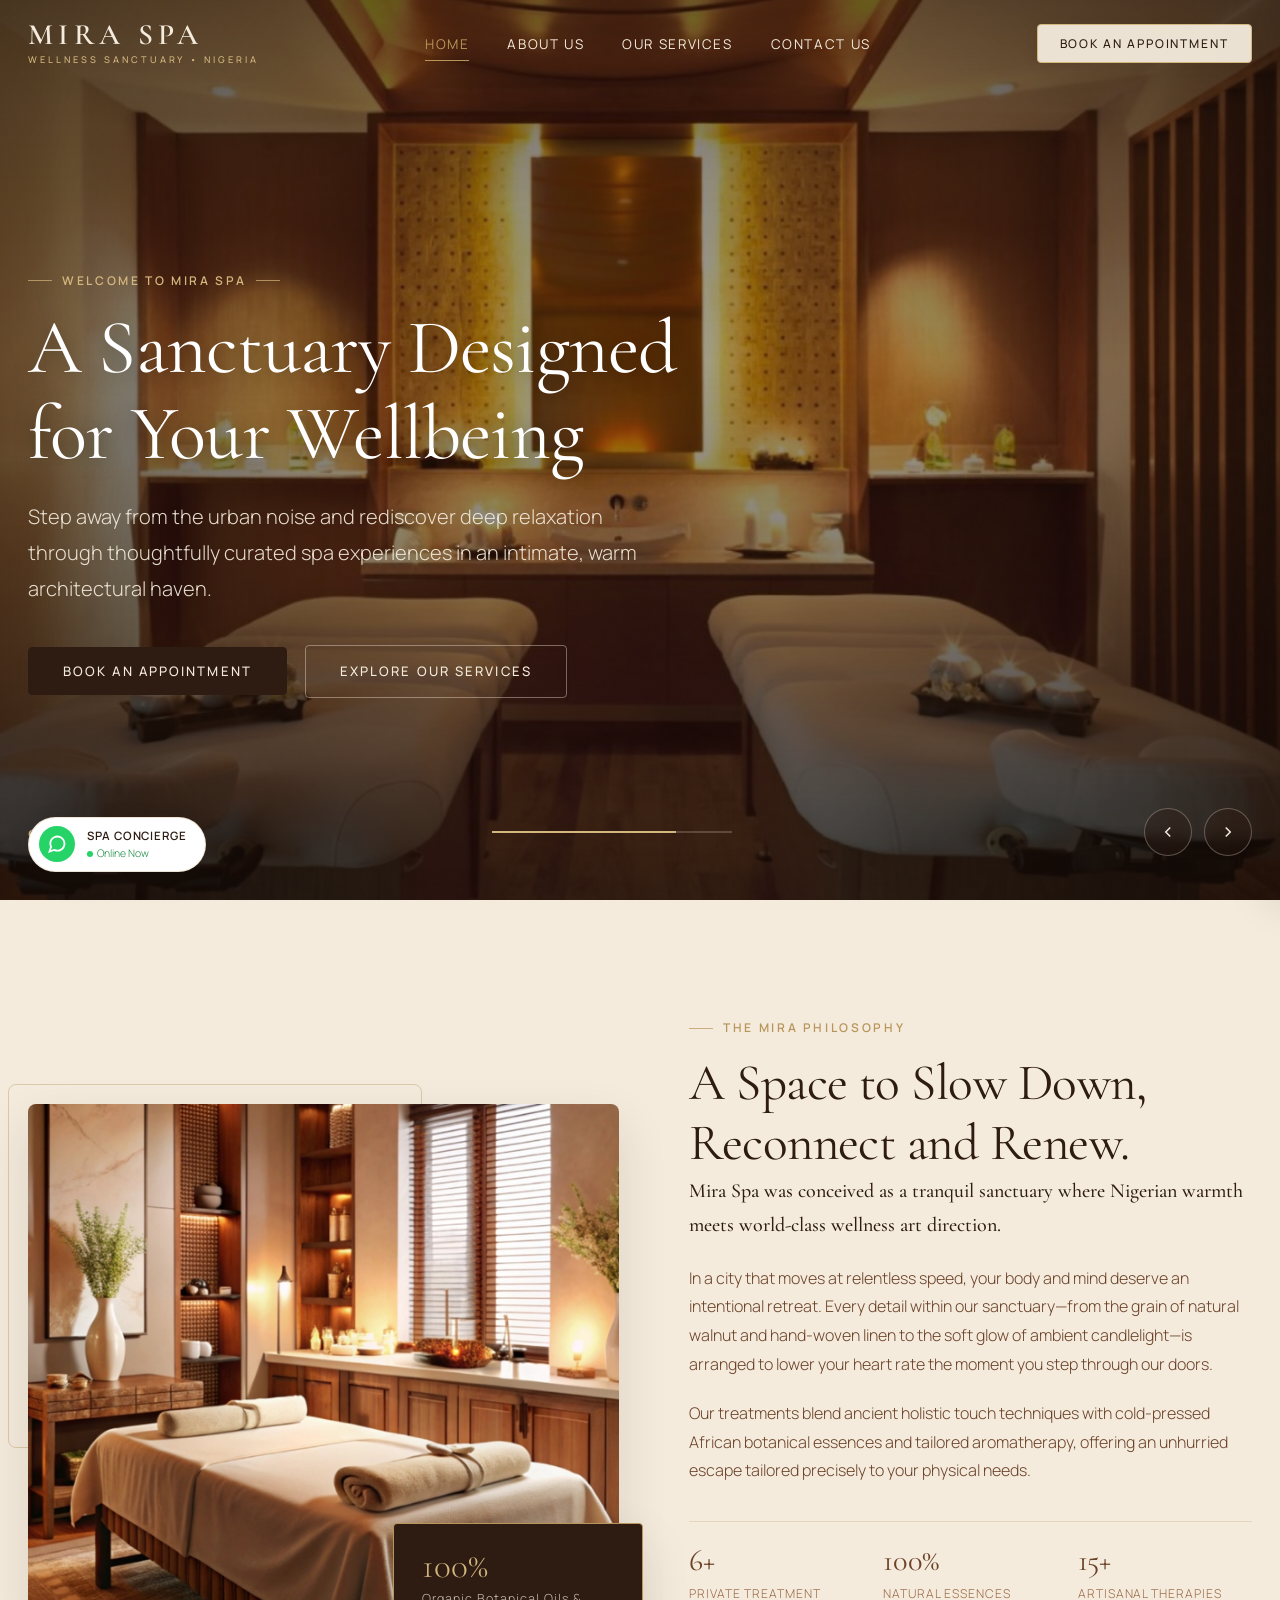
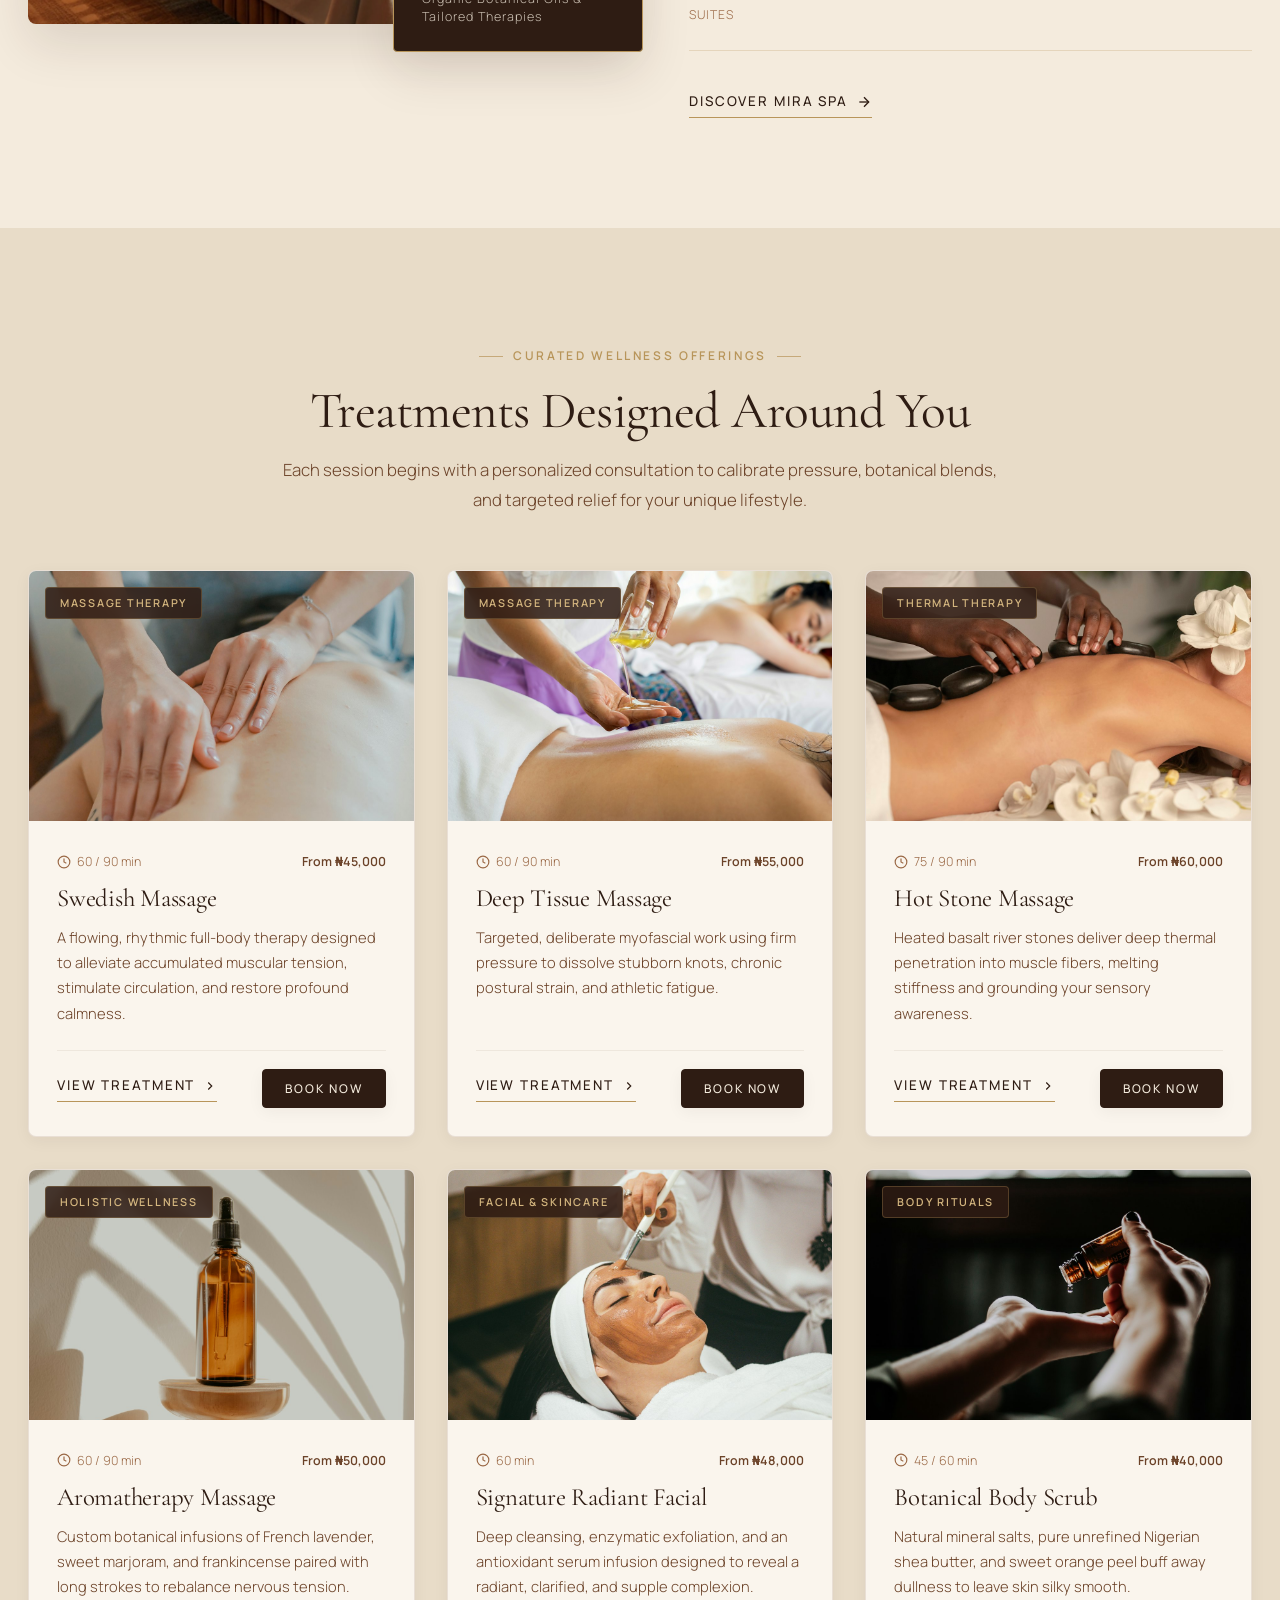
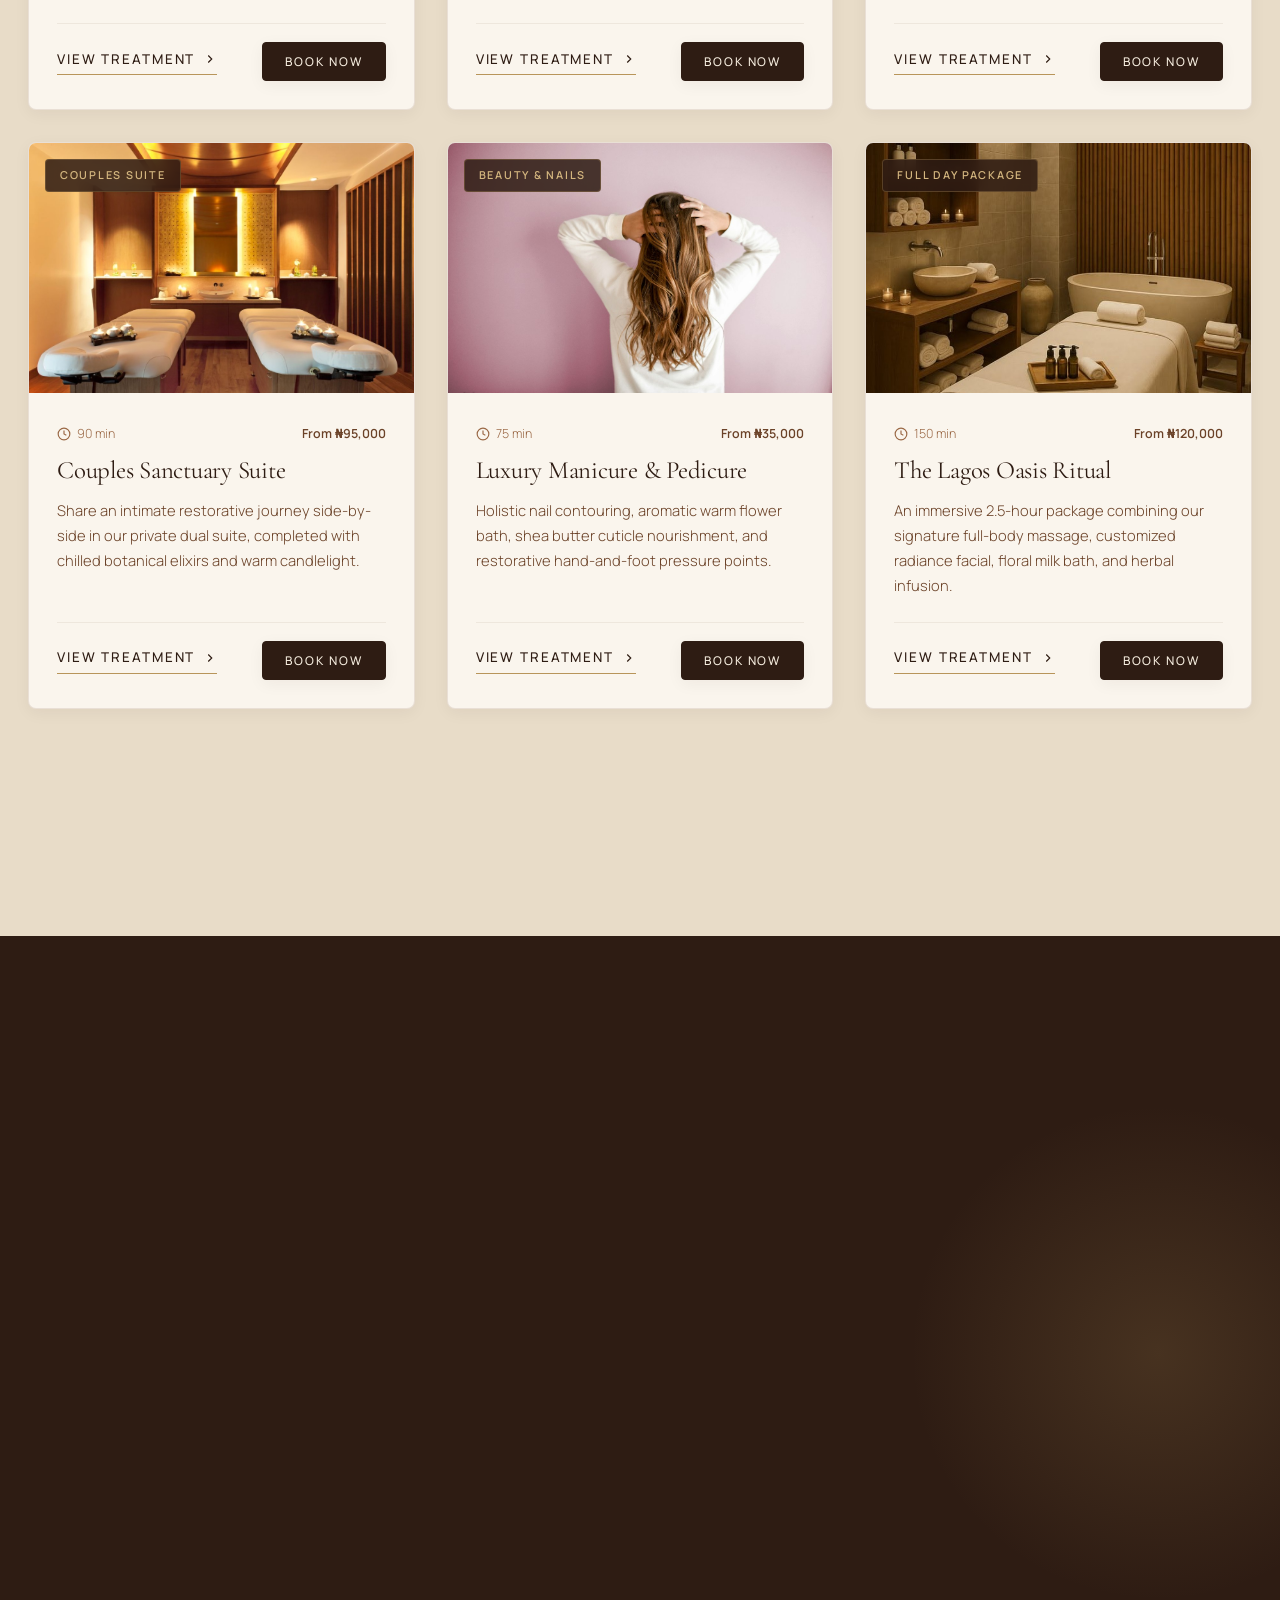
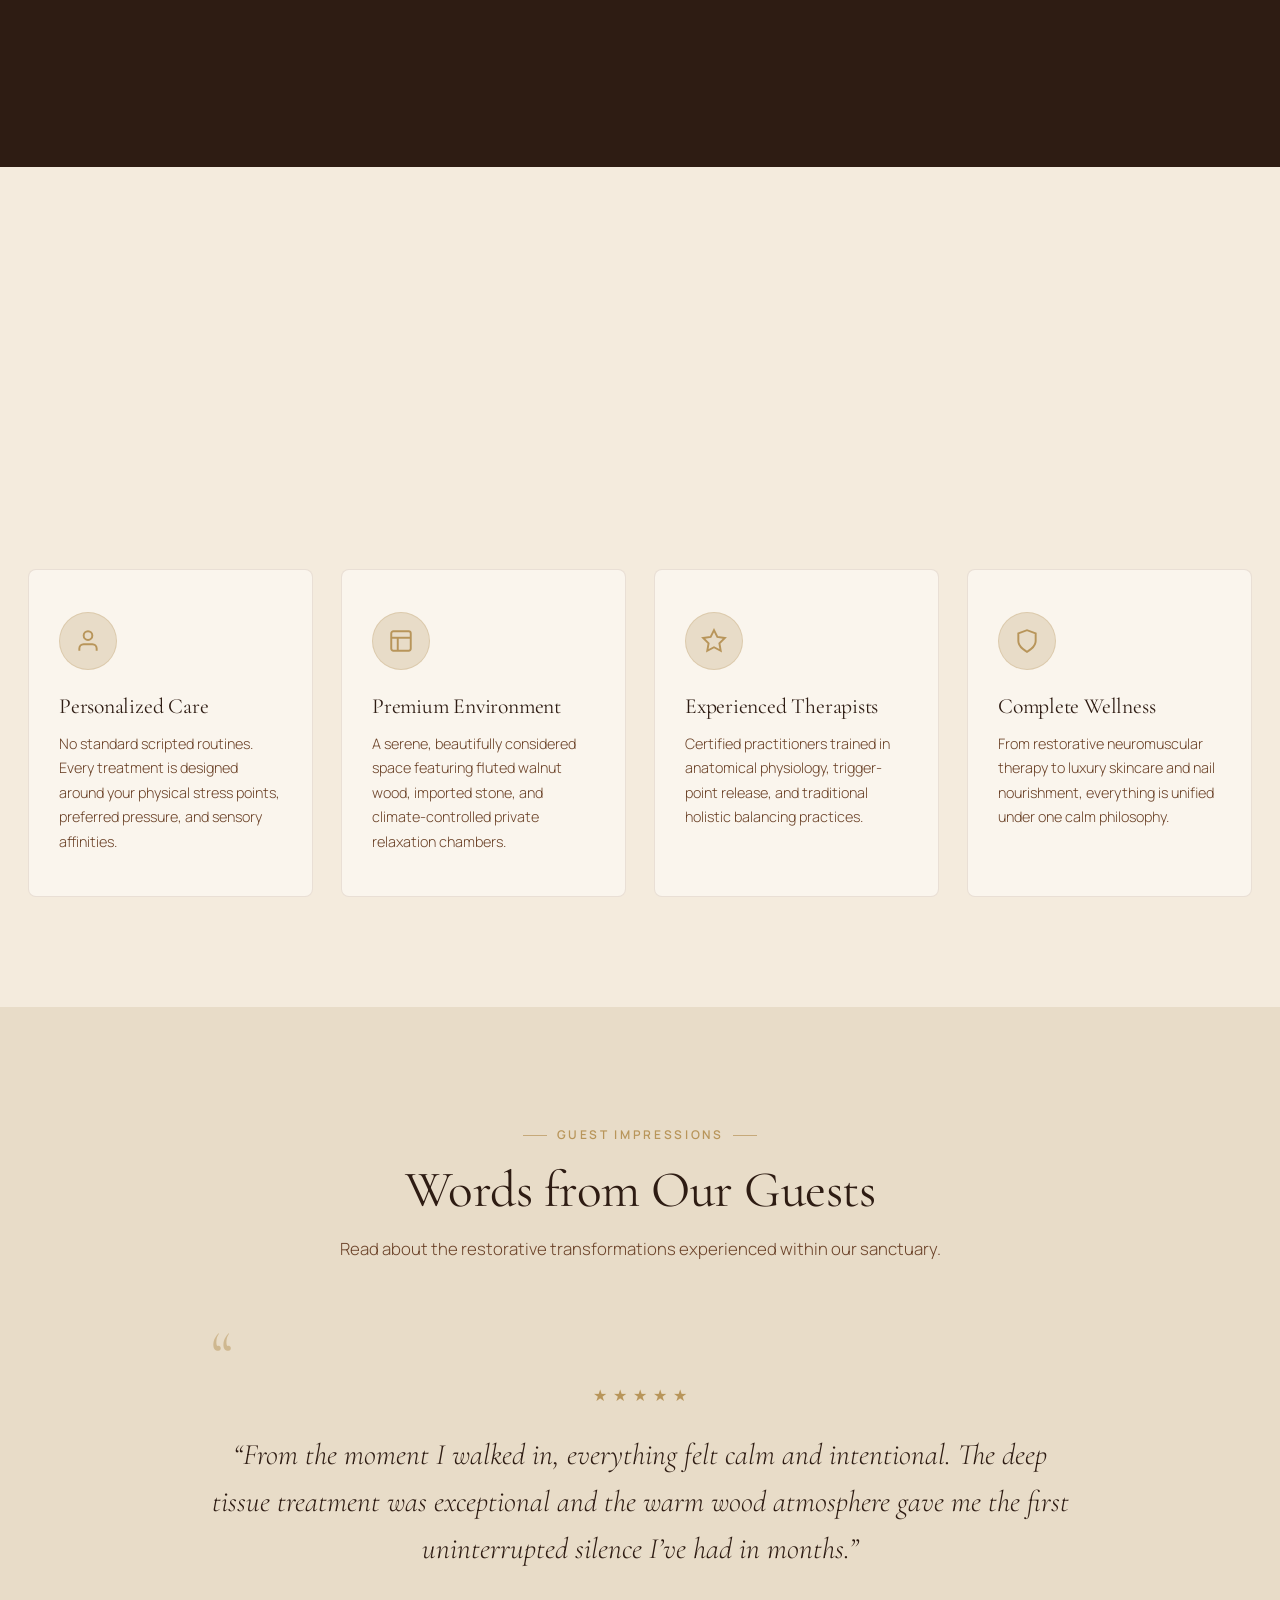
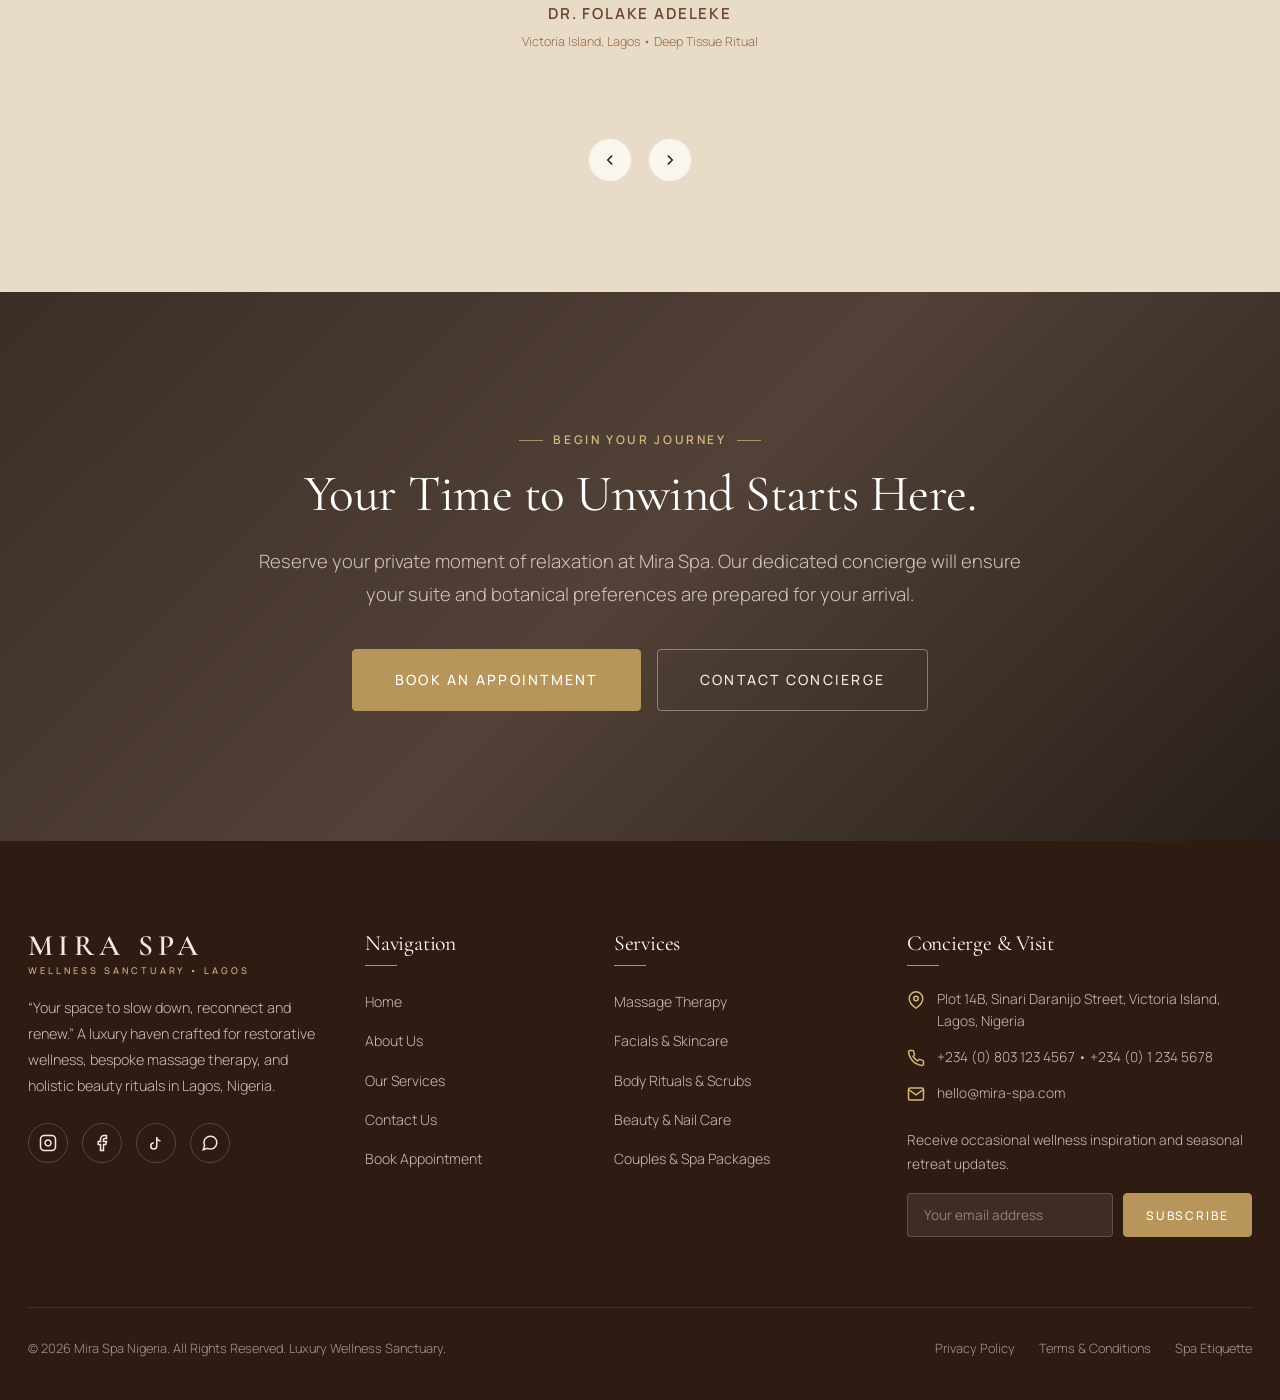
==== commit 86fa5726: "Remove scroll to discover indicator from hero" ====
--- a/index.html
+++ b/index.html
@@ -242,13 +242,6 @@
         </div>
       </div>
 
-      <!-- Subtle Mouse Scroll Down Indicator -->
-      <a href="#introduction" class="hero-scroll-indicator" aria-label="Scroll down to introduction">
-        <div class="scroll-mouse">
-          <div class="scroll-wheel"></div>
-        </div>
-        <span>Scroll to Discover</span>
-      </a>
     </section>
 
     <!-- ==========================================================================
